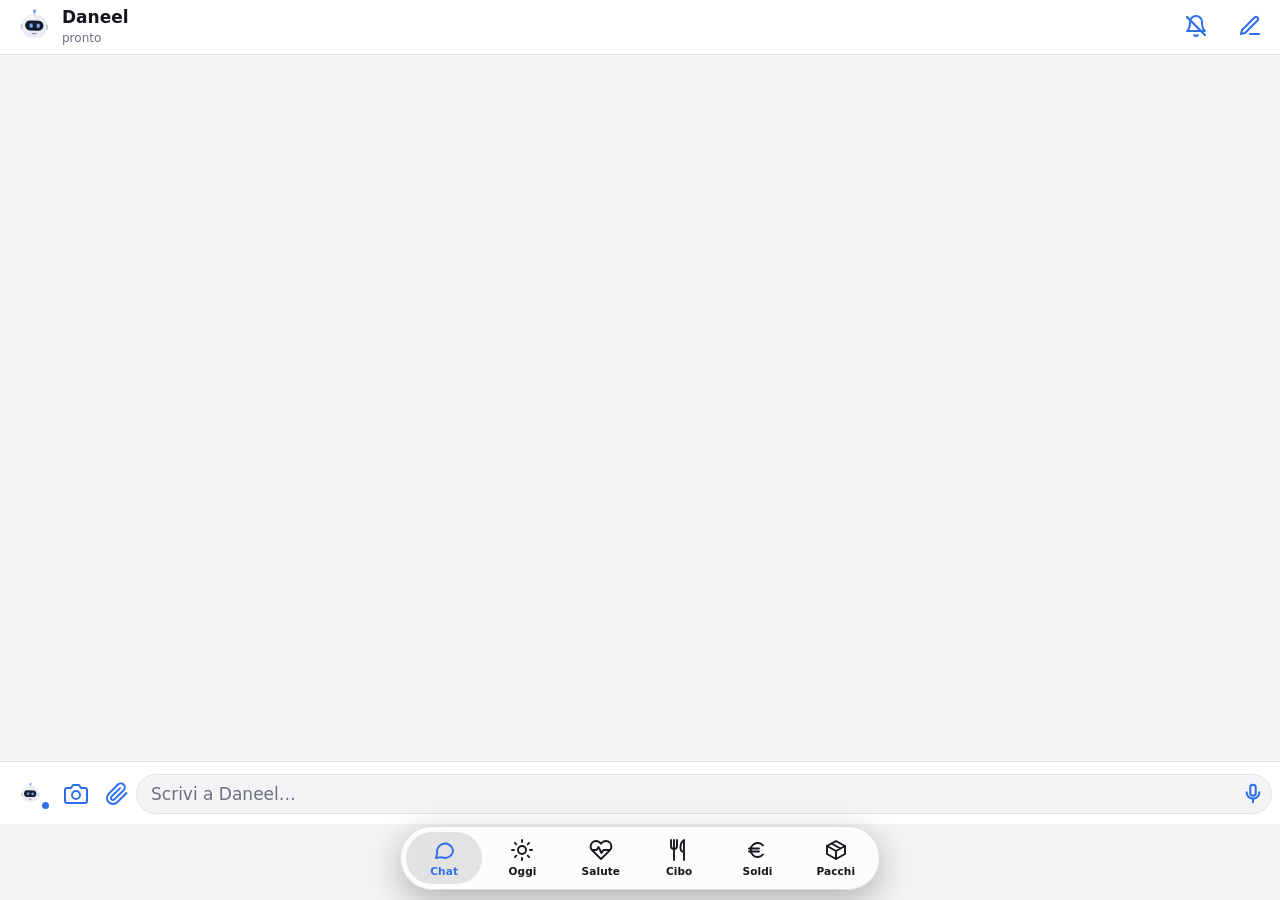
==== server/static/index.html @ 38a505a5 "Keep sheets inside the screen and above the tab bar - The history and spending sheets were 100% wide" ====
<!doctype html>
<html lang="it">
<head>
<meta charset="utf-8">
<meta name="viewport" content="width=device-width, initial-scale=1, viewport-fit=cover">
<title>Daneel</title>
<meta name="apple-mobile-web-app-capable" content="yes">
<meta name="mobile-web-app-capable" content="yes">
<meta name="apple-mobile-web-app-status-bar-style" content="black-translucent">
<meta name="apple-mobile-web-app-title" content="Daneel">
<meta name="theme-color" content="#0f1115">
<link rel="manifest" href="manifest.json">
<link rel="apple-touch-icon" href="icona-180.png">
<script src="daneel.js?v=5"></script>
<style>
:root {
  --sfondo: #f4f4f6; --carta: #ffffff; --testo: #15171c; --tenue: #6b7080; --bordo: #e2e3e8;
  --mio: #2f6fed; --mio-testo: #ffffff; --accento: #2f6fed; --errore: #c0392b; --chip: #eceef3;
}
@media (prefers-color-scheme: dark) {
  :root {
    --sfondo: #0f1115; --carta: #1a1d24; --testo: #eceef3; --tenue: #8d93a3; --bordo: #2a2e38;
    --mio: #3b78f0; --mio-testo: #ffffff; --accento: #6d9cff; --errore: #ff6b5b; --chip: #232733;
  }
}
* { box-sizing: border-box; -webkit-tap-highlight-color: transparent; }
html, body { margin: 0; height: 100%; background: var(--sfondo); color: var(--testo); -webkit-text-size-adjust: 100%;
  font: 17px/1.4 -apple-system, BlinkMacSystemFont, "SF Pro Text", system-ui, sans-serif; overscroll-behavior: none; }
/* Il corpo è fisso e copre tutto lo schermo (top e bottom a 0: su iPhone dalla schermata Home l’altezza misurata
   è più corta dello schermo). Solo a tastiera aperta prende l’altezza della parte visibile (visualViewport, dal JS),
   così iOS non sposta la pagina e la barra di scrittura resta appena sopra i tasti. */
body { display: flex; flex-direction: column; position: fixed; top: 0; left: 0; right: 0; bottom: 0; height: auto; overflow: hidden; }
html.tastiera body { top: var(--su, 0px); bottom: auto; height: var(--alt); }
/* iOS 26 (WebKit bug 301108): nelle app dalla schermata Home con la barra di stato trasparente lo schermo risulta
   più corto della barra di stato finché la pagina non è alta almeno quanto lo schermo. Così lo diventa. */
@media (display-mode: standalone) { html { min-height: min(100lvh, calc(100% + env(safe-area-inset-top))); } }
header { display: flex; align-items: center; gap: 10px; padding: calc(env(safe-area-inset-top) + 4px) 8px 6px 16px;
  min-height: calc(env(safe-area-inset-top) + 54px); background: var(--carta); border-bottom: .5px solid var(--bordo); }
#testa { width: 36px; height: 36px; display: grid; place-items: center; }
header h1 { font-size: 17px; margin: 0; flex: 1; font-weight: 600; }
header .stato { font-size: 12px; color: var(--tenue); font-weight: 400; display: block; }
button { font: inherit; color: inherit; background: none; border: 0; cursor: pointer; }
.icona { width: 44px; height: 44px; flex: none; display: grid; place-items: center; border-radius: 50%; color: var(--accento); }
.icona svg { width: 24px; height: 24px; }
#chat { flex: 1; overflow-y: auto; padding: 14px 12px 8px; -webkit-overflow-scrolling: touch; overscroll-behavior: contain; }
.msg { width: fit-content; max-width: 86%; margin: 0 0 10px; padding: 9px 13px; border-radius: 18px; word-wrap: break-word;
  overflow-wrap: anywhere; }
.msg.gabriele { margin-left: auto; background: var(--mio); color: var(--mio-testo); border-bottom-right-radius: 6px;
  white-space: pre-wrap; }
.msg.daneel { background: var(--carta); border: 1px solid var(--bordo); border-bottom-left-radius: 6px; }
.msg.errore { background: transparent; color: var(--errore); font-size: 14px; border: 1px dashed var(--errore); }
.msg.sistema { margin: 14px auto 8px; padding: 2px 10px; background: transparent; color: var(--tenue); font-size: 13px; text-align: center; }
.msg .foto-n { display: block; font-size: 13px; opacity: .85; }
/* un messaggio che aspetta in coda (Daneel sta rispondendo a un altro, o il piano è al limite): tocca per toglierlo */
.msg.in-coda { opacity: .62; cursor: pointer; }
.msg .coda-n { display: block; margin-top: 3px; font-size: 12px; opacity: .9; }
.msg p { margin: 0 0 8px; } .msg p:last-child { margin-bottom: 0; }
.msg ul, .msg ol { margin: 4px 0 8px; padding-left: 22px; } .msg li { margin: 2px 0; }
.msg h3, .msg h4 { margin: 8px 0 4px; font-size: 16px; }
.msg a { color: var(--accento); }
.msg code { font: 14px ui-monospace, Menlo, monospace; background: var(--chip); padding: 1px 4px; border-radius: 4px; }
.msg pre { background: var(--chip); padding: 8px; border-radius: 8px; overflow-x: auto; }
.msg pre code { background: none; padding: 0; }
.msg img { display: block; max-width: 60%; max-height: 130px; object-fit: contain; margin: 6px 0; border-radius: 10px; background: #fff; }
.msg table { border-collapse: collapse; font-size: 14px; display: block; overflow-x: auto; }
.msg td, .msg th { border: 1px solid var(--bordo); padding: 3px 6px; }
.attivita { display: flex; flex-wrap: wrap; gap: 6px; margin: 0 0 10px; }
.chip { font-size: 13px; color: var(--tenue); background: var(--chip); padding: 3px 10px; border-radius: 12px; }
.pensa { display: inline-flex; gap: 4px; padding: 4px 2px; }
.pensa i { width: 7px; height: 7px; border-radius: 50%; background: var(--tenue); animation: b 1.2s infinite; }
.pensa i:nth-child(2) { animation-delay: .15s; } .pensa i:nth-child(3) { animation-delay: .3s; }
@keyframes b { 0%, 60%, 100% { opacity: .25; } 30% { opacity: 1; } }
#anteprime { display: flex; gap: 6px; padding: 0 12px; overflow-x: auto; }
#anteprime:empty { display: none; }
#via { display: none; align-items: center; gap: 6px; margin: 0 4px 8px; padding: 4px 4px 4px 12px; border-radius: 16px;
  background: var(--chip); color: var(--testo); font-size: 14px; width: fit-content; }
#via.su { display: flex; }
#via button { width: 26px; height: 26px; border-radius: 50%; color: var(--tenue); font-size: 13px; }
#anteprime div { position: relative; flex: none; }
#anteprime .doc { width: 58px; height: 58px; border-radius: 10px; margin-top: 8px; background: var(--chip);
  display: grid; place-items: center; align-content: center; font-size: 22px; overflow: hidden; }
#anteprime .doc span { font-size: 9px; color: var(--tenue); max-width: 54px; overflow: hidden; text-overflow: ellipsis;
  white-space: nowrap; }
#anteprime img { width: 58px; height: 58px; object-fit: cover; border-radius: 10px; margin-top: 8px; }
#anteprime button { position: absolute; top: 2px; right: -6px; width: 22px; height: 22px; border-radius: 50%;
  background: var(--testo); color: var(--sfondo); font-size: 13px; line-height: 22px; }
/* Barra di scrittura come in Messaggi: fotocamera a sinistra, campo arrotondato con il tasto invia dentro.
   Il margine sotto (la barra Home) vale solo a tastiera chiusa: con la tastiera aperta iOS lo riporta lo stesso. */
footer { position: relative; flex: none; background: var(--carta); border-top: .5px solid var(--bordo);
  padding: 10px 8px max(10px, calc(env(safe-area-inset-bottom) - 6px)); }
html.tastiera footer { padding-bottom: 8px; }
/* Barra delle schede come nell'app Salute di iOS 26: una pillola sospesa sopra il contenuto, semitrasparente e
   sfocata, con la scheda attiva in una capsula più chiara. Con la tastiera aperta sparisce. */
#schede { position: fixed; left: 0; right: 0; bottom: 0; z-index: 20; display: flex; justify-content: center;
  padding: 0 max(14px, env(safe-area-inset-left, 0px)) max(10px, env(safe-area-inset-bottom)) max(14px, env(safe-area-inset-right, 0px));
  pointer-events: none; }
#schede .pillola { pointer-events: auto; width: min(100%, 480px); display: grid; grid-template-columns: repeat(6, 1fr); gap: 2px;
  padding: 5px; border-radius: 999px; background: color-mix(in srgb, var(--carta) 70%, transparent);
  -webkit-backdrop-filter: blur(22px) saturate(180%); backdrop-filter: blur(22px) saturate(180%);
  border: .5px solid color-mix(in srgb, var(--testo) 14%, transparent); box-shadow: 0 10px 34px rgba(0, 0, 0, .28); }
#schede button { display: grid; justify-items: center; gap: 1px; padding: 6px 0 4px; min-height: 52px; border-radius: 999px;
  color: var(--testo); font-size: 10.5px; font-weight: 600; letter-spacing: .01em; transition: background .2s, color .2s; }
#schede button svg { width: 24px; height: 24px; }
#schede button[aria-selected="true"] { color: var(--accento); background: color-mix(in srgb, var(--testo) 11%, transparent); }
html.tastiera #schede { display: none; }
/* la chat lascia lo spazio della pillola sotto la barra di scrittura */
body > footer { margin-bottom: calc(66px + max(10px, env(safe-area-inset-bottom))); }
html.tastiera body > footer { margin-bottom: 0; }
footer { padding-bottom: 10px !important; }
html.tastiera footer { padding-bottom: 8px !important; }
#pagina { flex: 1; width: 100%; border: 0; background: var(--sfondo); display: none; }
html.plancia #pagina { display: block; }
html.plancia body > header, html.plancia #chat, html.plancia body > footer, html.plancia #velo { display: none !important; }
.barra { display: flex; align-items: flex-end; gap: 2px; }
.allega, #agenti { margin-bottom: -2px; }
#documento { width: 34px; }  /* più stretta: la barra resta larga per scrivere */
#agenti { position: relative; }
#agenti .mini { width: 32px; height: 32px; display: grid; place-items: center; }
#agenti::after { content: ""; position: absolute; right: 3px; bottom: 7px; width: 7px; height: 7px; border-radius: 50%;
  background: var(--accento); box-shadow: 0 0 0 2px var(--carta); }
/* Tendina dei subagenti: sale dalla barra in basso */
#velo { position: fixed; inset: 0; background: rgba(0,0,0,.35); opacity: 0; pointer-events: none; transition: opacity .2s; z-index: 5; }
#velo.su { opacity: 1; pointer-events: auto; }
#tendina { position: absolute; left: 8px; right: 8px; bottom: calc(100% + 8px); z-index: 6; background: var(--carta);
  border: .5px solid var(--bordo); border-radius: 18px; padding: 6px; box-shadow: 0 12px 40px rgba(0,0,0,.28);
  transform: translateY(12px) scale(.98); opacity: 0; pointer-events: none; transition: transform .2s, opacity .2s; }
#tendina.su { transform: none; opacity: 1; pointer-events: auto; }
#tendina .titolo { font-size: 13px; color: var(--tenue); padding: 6px 10px 4px; }
.voce { display: flex; align-items: center; gap: 12px; width: 100%; text-align: left; padding: 6px 10px; min-height: 56px;
  border-radius: 12px; }
.voce:active { background: var(--chip); }
.voce.scelto { background: var(--chip); }
.voce .av { width: 44px; height: 44px; flex: none; display: grid; place-items: center; }
.voce b { display: block; font-size: 16px; font-weight: 600; }
.voce small { display: block; font-size: 13px; color: var(--tenue); line-height: 1.3; }
.voce .spunta { margin-left: auto; color: var(--accento); font-size: 18px; visibility: hidden; }
.voce.scelto .spunta { visibility: visible; }
.campo { flex: 1; min-width: 0; display: flex; align-items: flex-end; min-height: 40px; padding: 3px 3px 3px 14px;
  border: 1px solid var(--bordo); border-radius: 20px; background: var(--sfondo); }
.campo:focus-within { border-color: var(--tenue); }
#testo { flex: 1; min-width: 0; min-height: 32px; max-height: 132px; overflow-y: auto; padding: 5px 0; margin: 0;
  color: var(--testo); font-size: 17px; line-height: 22px; outline: none; white-space: pre-wrap; overflow-wrap: anywhere;
  -webkit-user-select: text; user-select: text; cursor: text; }
#testo:empty::before { content: attr(data-placeholder); color: var(--tenue); pointer-events: none; }
.allega { position: relative; overflow: hidden; }
.allega input { position: absolute; inset: 0; width: 100%; height: 100%; opacity: 0; font-size: 0; cursor: pointer; }
#invia { position: relative; flex: none; width: 32px; height: 32px; margin-left: 6px; border-radius: 50%;
  display: grid; place-items: center; background: var(--mio); color: #fff; transition: background .15s; }
#invia::after { content: ""; position: absolute; inset: -6px; }  /* area di tocco di 44 pt (regole Apple) */
#invia svg { width: 18px; height: 18px; }
#invia:disabled { background: var(--bordo); color: var(--tenue); }
#invia.mic { background: transparent; color: var(--accento); }
#invia.stop { background: #ff3b30; color: #fff; }
/* Mentre registri un vocale il campo mostra il tempo al posto del testo */
#reg { flex: 1; display: none; align-items: center; gap: 8px; height: 32px; color: var(--testo); font-variant-numeric: tabular-nums; }
footer.registra #reg { display: flex; }
footer.registra textarea { display: none; }
footer.registra .allega, footer.registra #agenti { display: none; }
#reg .punto { width: 10px; height: 10px; border-radius: 50%; background: #ff3b30; animation: b 1s infinite; }
#reg .annulla { margin-left: auto; color: #ff3b30; font-size: 16px; padding: 0 8px; min-height: 32px; display: none; }
#scorri { margin-left: auto; margin-right: 6px; color: var(--tenue); font-size: 15px; white-space: nowrap; transition: opacity .1s; }
footer.bloccato #scorri { display: none; }
footer.bloccato #reg .annulla { display: block; }
/* Lucchetto sopra il 🎤 mentre tieni premuto: scorri in su fin lì per bloccare il vocale */
#lucchetto { position: absolute; right: 10px; bottom: calc(100% + 10px); width: 40px; padding: 8px 0; display: none;
  flex-direction: column; align-items: center; gap: 2px; border-radius: 20px; background: var(--carta);
  border: .5px solid var(--bordo); color: var(--tenue); box-shadow: 0 6px 20px rgba(0,0,0,.25); }
#lucchetto svg { width: 20px; height: 20px; }
footer.registra:not(.bloccato) #lucchetto { display: flex; }
#invia.rec { background: #ff3b30; color: #fff; transform: scale(1.35); transition: transform .12s; }
#invia { touch-action: none; -webkit-user-select: none; user-select: none; -webkit-touch-callout: none; }
#campanella.attiva { color: var(--tenue); }
.avviso { position: fixed; left: 16px; right: 16px; top: calc(env(safe-area-inset-top) + 64px); z-index: 9; padding: 12px 14px;
  border-radius: 14px; background: var(--testo); color: var(--sfondo); font-size: 15px; box-shadow: 0 8px 30px rgba(0,0,0,.3); }
#accesso { position: fixed; inset: 0; background: var(--sfondo); display: none; flex-direction: column;
  align-items: center; justify-content: center; gap: 14px; padding: 24px; text-align: center; }
#accesso.su { display: flex; }
#accesso input { width: 100%; max-width: 340px; padding: 12px 14px; border-radius: 12px; border: 1px solid var(--bordo);
  background: var(--carta); color: var(--testo); font-size: 16px; }
#accesso button { background: var(--mio); color: #fff; padding: 11px 26px; border-radius: 12px; font-weight: 600; }
#accesso p { color: var(--tenue); margin: 0; max-width: 340px; font-size: 14px; }
.vuoto { min-height: 100%; display: flex; flex-direction: column; justify-content: center; text-align: center;
  color: var(--tenue); padding: 0 12px 6vh; }
.vuoto .grande { display: grid; place-items: center; margin-bottom: 14px; }
.vuoto .esempi { display: flex; flex-direction: column; gap: 8px; margin-top: 18px; align-items: center; }
.vuoto .esempi button { background: var(--carta); border: 1px solid var(--bordo); padding: 8px 14px; border-radius: 14px;
  color: var(--testo); font-size: 15px; }
</style>
</head>
<body>
<header>
  <span id="testa"></span>
  <h1><span id="nome">Daneel</span> <span class="stato" id="stato">pronto</span></h1>
  <button class="icona" id="campanella" aria-label="Notifiche"></button>
  <button class="icona" id="nuova" title="Nuova chat" aria-label="Nuova chat">
    <svg viewBox="0 0 24 24" fill="none" stroke="currentColor" stroke-width="2" stroke-linecap="round"><path d="M12 20h9"/><path d="M16.5 3.5a2.1 2.1 0 0 1 3 3L7 19l-4 1 1-4Z"/></svg>
  </button>
</header>
<main id="chat"></main>
<div id="velo"></div>
<footer>
  <div id="tendina" role="menu" aria-label="Con chi vuoi parlare"><div class="titolo">Con chi vuoi parlare?</div></div>
  <div id="lucchetto" aria-hidden="true"><svg viewBox="0 0 24 24" fill="none" stroke="currentColor" stroke-width="2" stroke-linecap="round"><rect x="5" y="11" width="14" height="10" rx="2"/><path d="M8 11V7a4 4 0 0 1 8 0v4"/></svg><svg viewBox="0 0 24 24" fill="none" stroke="currentColor" stroke-width="2.4" stroke-linecap="round" stroke-linejoin="round" style="width:14px;height:14px"><path d="m6 15 6-6 6 6"/></svg></div>
  <div id="via"></div>
  <div id="anteprime"></div>
  <div class="barra">
    <button class="icona" id="agenti" aria-label="Scegli con chi parlare" aria-haspopup="menu"><span class="mini"></span></button>
    <!-- Il campo file sta, invisibile, proprio sopra la fotocamera: si tocca lui, e iOS apre il suo menu
         (Libreria foto, Scatta foto…) da lì invece che da un punto a caso dello schermo. -->
    <span class="icona allega" id="allega">
      <svg viewBox="0 0 24 24" fill="none" stroke="currentColor" stroke-width="2" stroke-linecap="round" stroke-linejoin="round"><path d="M23 19a2 2 0 0 1-2 2H3a2 2 0 0 1-2-2V8a2 2 0 0 1 2-2h4l2-3h6l2 3h4a2 2 0 0 1 2 2z"/><circle cx="12" cy="13" r="4"/></svg>
      <input type="file" id="file" accept="image/*" multiple aria-label="Allega foto">
    </span>
    <!-- Senza accept=image/* iOS non offre "Scatta foto": per i documenti c'è un tasto a parte. -->
    <span class="icona allega" id="documento">
      <svg viewBox="0 0 24 24" fill="none" stroke="currentColor" stroke-width="2" stroke-linecap="round" stroke-linejoin="round"><path d="M21.44 11.05l-9.19 9.19a6 6 0 0 1-8.49-8.49l9.19-9.19a4 4 0 0 1 5.66 5.66l-9.2 9.19a2 2 0 0 1-2.83-2.83l8.49-8.48"/></svg>
      <input type="file" id="file2" multiple aria-label="Allega file">
    </span>
    <div class="campo">
      <!-- Campo modificabile invece di una textarea: iOS non ci mette sopra la barra dei moduli (˄ ˅ ✓). -->
      <div id="testo" contenteditable="plaintext-only" role="textbox" aria-multiline="true" enterkeyhint="enter"
           autocapitalize="sentences" spellcheck="true" data-placeholder="Scrivi a Daneel…"></div>
      <div id="reg"><span class="punto"></span><span id="regTempo">0:00</span><span id="scorri">‹ scorri per annullare</span><button class="annulla" id="annulla">Annulla</button></div>
      <button id="invia" aria-label="Invia" disabled>
        <svg viewBox="0 0 24 24" fill="none" stroke="currentColor" stroke-width="2.8" stroke-linecap="round" stroke-linejoin="round"><path d="M12 19V5"/><path d="m5 12 7-7 7 7"/></svg>
      </button>
    </div>
  </div>
</footer>
<iframe id="pagina" title="Plancia" allow="camera"></iframe>
<nav id="schede" aria-label="Schede"><div class="pillola" role="tablist">
  <button role="tab" data-scheda="chat" aria-selected="true"><svg viewBox="0 0 24 24" fill="none" stroke="currentColor" stroke-width="1.9" stroke-linecap="round" stroke-linejoin="round"><path d="M21 12a8 8 0 0 1-11.6 7.1L4 20l1.1-4.6A8 8 0 1 1 21 12Z"/></svg>Chat</button>
  <button role="tab" data-scheda="oggi" aria-selected="false"><svg viewBox="0 0 24 24" fill="none" stroke="currentColor" stroke-width="1.9" stroke-linecap="round"><circle cx="12" cy="12" r="4"/><path d="M12 2v2M12 20v2M4.9 4.9l1.4 1.4M17.7 17.7l1.4 1.4M2 12h2M20 12h2M4.9 19.1l1.4-1.4M17.7 6.3l1.4-1.4"/></svg>Oggi</button>
  <button role="tab" data-scheda="salute" aria-selected="false"><svg viewBox="0 0 24 24" fill="none" stroke="currentColor" stroke-width="1.9" stroke-linecap="round" stroke-linejoin="round"><path d="M20.8 4.6a5.5 5.5 0 0 0-7.8 0L12 5.7l-1-1.1a5.5 5.5 0 0 0-7.8 7.8l1 1L12 21l7.8-7.6 1-1a5.5 5.5 0 0 0 0-7.8Z"/><path d="M3.5 12h4l2-3 3 6 2-3h6"/></svg>Salute</button>
  <button role="tab" data-scheda="cibo" aria-selected="false"><svg viewBox="0 0 24 24" fill="none" stroke="currentColor" stroke-width="1.9" stroke-linecap="round" stroke-linejoin="round"><path d="M7 2v20M4 2v6a3 3 0 0 0 6 0V2M17 22V2c-2.2 1.4-3.5 4-3.5 7.5S15 14 17 14"/></svg>Cibo</button>
  <button role="tab" data-scheda="soldi" aria-selected="false"><svg viewBox="0 0 24 24" fill="none" stroke="currentColor" stroke-width="1.9" stroke-linecap="round" stroke-linejoin="round"><path d="M18 7.5A7 7 0 1 0 18 16.5"/><path d="M4 10.5h10M4 13.5h10"/></svg>Soldi</button>
  <button role="tab" data-scheda="pacchi" aria-selected="false"><svg viewBox="0 0 24 24" fill="none" stroke="currentColor" stroke-width="1.9" stroke-linecap="round" stroke-linejoin="round"><path d="M21 8 12 3 3 8v8l9 5 9-5V8Z"/><path d="m3 8 9 5 9-5M12 13v8M7.5 5.5l9 5"/></svg>Pacchi</button>
</div></nav>
<div id="accesso">
  <span id="testaAccesso"></span>
  <h2 style="margin:0">Daneel</h2>
  <p>Incolla il codice di accesso (una volta sola: resta su questo iPhone).</p>
  <input id="token" type="password" autocomplete="off" placeholder="Codice di accesso">
  <button id="entra">Entra</button>
</div>
<script>
const $ = s => document.querySelector(s);
const chat = $("#chat"), testo = $("#testo"), invia = $("#invia"), statoEl = $("#stato");
let token = "";
try { token = localStorage.getItem("daneel-token") || ""; } catch (e) {}
let foto = [];          // [{blob, url}]
let occupato = false;
let bollaViva = null;   // {el, testo, chip}

// Il campo è un div modificabile: `value` e `placeholder` lo fanno usare come la textarea di prima.
Object.defineProperty(testo, "value", {
  get() { return testo.innerText.replace(/\n$/, ""); },
  set(v) { testo.textContent = v; },
});
Object.defineProperty(testo, "placeholder", { set(v) { testo.dataset.placeholder = v; } });

// ---------- Altezza dello schermo e tastiera ----------
// Su iPhone (app dalla schermata Home) la tastiera rimpicciolisce solo la parte visibile (visualViewport), non la
// pagina: il corpo prende quell'altezza, e a tastiera aperta la barra non lascia lo spazio della barra Home.
// Quando si tocca il campo iOS fa anche scorrere la parte visibile verso il basso (visualViewport.offsetTop):
// il corpo la segue (top = offsetTop), così il campo resta appena sopra la tastiera e si vede cosa si scrive.
function adatta() {
  const vv = window.visualViewport, h = vv ? vv.height : innerHeight;
  const inFondo = chat.scrollHeight - chat.scrollTop - chat.clientHeight < 40;
  const tastiera = !!vv && (screen.height - vv.height > 220 || innerHeight - vv.height > 120);
  document.documentElement.style.setProperty("--alt", h + "px");
  document.documentElement.style.setProperty("--su", (vv && tastiera ? Math.max(0, vv.offsetTop) : 0) + "px");
  document.documentElement.classList.toggle("tastiera", tastiera);
  if (!tastiera && scrollY) scrollTo(0, 0);
  if (inFondo) requestAnimationFrame(() => { chat.scrollTop = chat.scrollHeight; });
}
if (window.visualViewport) { visualViewport.addEventListener("resize", adatta); visualViewport.addEventListener("scroll", adatta); }
addEventListener("resize", adatta);
adatta();

// ---------- A chi Daneel affida le richieste: da sé (auto) o a un subagente scelto ----------
// La chat è sempre una, quella di Daneel: il subagente scelto resta finché non si torna su Auto.
const AGENTI = [
  {id: "daneel", nome: "Auto", emoji: "🤖", ruolo: "Daneel decide da sé se e a chi delegare",
   esempi: ["Cosa ho oggi in calendario?", "Cercami un cavo USB-C da 2 m su Amazon", "Come sono andato con le abitudini questa settimana?"]},
  {id: "calendario", nome: "Calendario", emoji: "📅", ruolo: "Agenda: legge, crea e sposta gli eventi",
   esempi: ["Cosa ho domani?", "Sposta la palestra di giovedì alle 17", "Quando sono libero questa settimana?"]},
  {id: "postino", nome: "Postino", emoji: "✉️", ruolo: "Mail: riassunti, etichette e bozze (non invia)",
   esempi: ["Riassumi le mail di oggi", "Ci sono risposte sul tirocinio?", "Prepara una bozza di risposta all'ultima mail"]},
  {id: "nutrizionista", nome: "Nutrizionista", emoji: "🥗", ruolo: "Pasti: calorie e macro da foto o testo",
   esempi: ["Quante proteine ha 150 g di petto di pollo?", "Ho mangiato pasta al tonno, 120 g: calcola", "Idee per una merenda da 30 g di proteine"]},
  {id: "amanuense", nome: "Amanuense", emoji: "✍️", ruolo: "Trascrive foto di appunti scritti a mano",
   esempi: ["Ti mando la foto di un esercizio da trascrivere", "Trascrivi questi appunti di Economia Aziendale"]},
];
let agente = "daneel";
try { if (AGENTI.some(a => a.id === localStorage.getItem("daneel-agente"))) agente = localStorage.getItem("daneel-agente"); } catch (e) {}
if (location.search) history.replaceState(null, "", location.pathname);   // aperta da una notifica
const info = id => AGENTI.find(a => a.id === id) || AGENTI[0];

// ---------- La mascotte ----------
let piccolo = creaDaneel($("#testa"), {dimensione: 36});
let mini = creaDaneel($("#agenti .mini"), {dimensione: 32, figura: agente});
let grande = null, tUmore = null, tParla = null;
function umoreBase() {   // dorme dalle 23:30 alle 7 (la regola del telefono alle 23)
  const d = new Date(), m = d.getHours() * 60 + d.getMinutes();
  if (m >= 23 * 60 + 30 || m < 7 * 60) return "dorme";
  return document.activeElement === testo && testo.value.trim() ? "ascolta" : "calmo";
}
function umore(u, perMs) {
  clearTimeout(tUmore);
  piccolo.umore(u); mini.umore(u); if (grande && grande.svg.isConnected) grande.umore(u);
  if (perMs) tUmore = setTimeout(() => { if (!occupato) umore(umoreBase()); }, perMs);
}
setInterval(() => { if (!occupato && ["calmo", "dorme"].includes(piccolo.stato)) umore(umoreBase()); }, 60000);

// ---------- Markdown semplice e sicuro ----------
function esc(s) { return s.replace(/[&<>"']/g, c => ({"&":"&amp;","<":"&lt;",">":"&gt;",'"':"&quot;","'":"&#39;"}[c])); }
function urlSicuro(u) { return /^https?:\/\//i.test(u) ? u.replace(/"/g, "%22") : null; }
function inline(s) {
  s = esc(s);
  s = s.replace(/`([^`]+)`/g, "<code>$1</code>");
  s = s.replace(/!\[([^\]]*)\]\(([^)\s]+)\)/g, (m, alt, u) => { u = urlSicuro(u.replace(/&amp;/g, "&")); return u ? `<img src="${u}" alt="${alt}" loading="lazy">` : ""; });
  s = s.replace(/\[([^\]]+)\]\(([^)\s]+)\)/g, (m, t, u) => { u = urlSicuro(u.replace(/&amp;/g, "&")); return u ? `<a href="${u}" target="_blank" rel="noopener">${t}</a>` : t; });
  s = s.replace(/(^|[\s(])(https?:\/\/[^\s<)]+)/g, (m, p, u) => `${p}<a href="${u.replace(/&amp;/g, "&")}" target="_blank" rel="noopener">${u.length > 48 ? u.slice(0, 45) + "…" : u}</a>`);
  s = s.replace(/\*\*([^*]+)\*\*/g, "<strong>$1</strong>").replace(/(^|[^*])\*([^*\s][^*]*)\*/g, "$1<em>$2</em>");
  return s;
}
function md(t) {
  const righe = t.replace(/\r/g, "").split("\n"); let out = "", lista = null, para = [], codice = null, tab = [];
  const chiudiPara = () => { if (para.length) { out += "<p>" + para.map(inline).join("<br>") + "</p>"; para = []; } };
  const chiudiLista = () => { if (lista) { out += `</${lista}>`; lista = null; } };
  const chiudiTab = () => { if (tab.length) { out += "<table>" + tab.filter(r => !/^\s*\|?\s*:?-+/.test(r)).map(r =>
      "<tr>" + r.replace(/^\s*\||\|\s*$/g, "").split("|").map(c => `<td>${inline(c.trim())}</td>`).join("") + "</tr>").join("") + "</table>"; tab = []; } };
  for (const r of righe) {
    if (codice !== null) { if (/^```/.test(r)) { out += `<pre><code>${esc(codice)}</code></pre>`; codice = null; } else codice += (codice ? "\n" : "") + r; continue; }
    if (/^```/.test(r)) { chiudiPara(); chiudiLista(); chiudiTab(); codice = ""; continue; }
    if (/^\s*\|.*\|\s*$/.test(r)) { chiudiPara(); chiudiLista(); tab.push(r); continue; } else chiudiTab();
    let m;
    if ((m = r.match(/^#{1,6}\s+(.*)/))) { chiudiPara(); chiudiLista(); out += `<h4>${inline(m[1])}</h4>`; continue; }
    if ((m = r.match(/^\s*[-*•]\s+(.*)/)) || (m = r.match(/^\s*\d+[.)]\s+(.*)/))) {
      const tipo = /^\s*\d/.test(r) ? "ol" : "ul"; chiudiPara();
      if (lista !== tipo) { chiudiLista(); out += `<${tipo}>`; lista = tipo; }
      out += `<li>${inline(m[1])}</li>`; continue;
    }
    if (!r.trim()) { chiudiPara(); chiudiLista(); continue; }
    if (lista && /^\s{2,}/.test(r)) { out = out.replace(/<\/li>$/, "<br>" + inline(r.trim()) + "</li>"); continue; }
    chiudiLista(); para.push(r);
  }
  if (codice !== null) out += `<pre><code>${esc(codice)}</code></pre>`;
  chiudiPara(); chiudiLista(); chiudiTab();
  return out;
}

// ---------- Interfaccia ----------
function giu() { chat.scrollTop = chat.scrollHeight; }
function vuoto() {
  const a = info(agente);
  chat.innerHTML = `<div class="vuoto"><div class="grande"></div>
    <div>Ciao Gabriele, cosa ti serve?${a.id === "daneel" ? "" : `<br>${a.emoji} Ci pensa il ${a.nome}.`}</div>
    <div class="esempi">${a.esempi.map(e => `<button>${esc(e)}</button>`).join("")}</div></div>`;
  chat.querySelectorAll(".esempi button").forEach(b => b.onclick = () => { testo.value = b.textContent; aggiornaInvia(); manda(); });
  grande = creaDaneel(chat.querySelector(".grande"), {dimensione: 140, segui: true});
  grande.umore(piccolo.stato);
}
function aggiungiMsg(m) {
  if (chat.querySelector(".vuoto")) chat.innerHTML = "";
  const d = document.createElement("div"); d.className = "msg " + m.ruolo;
  if (m.ruolo === "daneel") d.innerHTML = md(m.testo);
  else { d.textContent = (m.via ? info(m.via).emoji + " " : "") + (m.vocale ? "🎤 " : "") + (m.testo || ""); if (m.file && m.file.length) { const s = document.createElement("span"); s.className = "foto-n"; s.textContent = "📎 " + m.file.join(", "); d.prepend(s); }
    if (m.foto) { const s = document.createElement("span"); s.className = "foto-n"; s.textContent = `📷 ${m.foto} foto`; d.prepend(s); } }
  if (m.coda) segnaInCoda(d, m.id);
  chat.appendChild(d); return d;
}
function segnaInCoda(d, id) {
  d.classList.add("in-coda"); d.dataset.id = id;
  const s = document.createElement("span"); s.className = "coda-n"; s.textContent = "🕒 in coda · tocca per toglierlo"; d.appendChild(s);
}
function mostraStoria(msg) { chat.innerHTML = ""; if (!msg.length) return vuoto(); msg.forEach(aggiungiMsg); giu(); }
function setStato(s) { statoEl.textContent = s; }
// Coda dei messaggi (dal server): quanti aspettano e, se il piano è al limite, fino a quando è in pausa.
let codaN = 0, pausaFino = 0;
function statoPronto() {
  if (pausaFino > Date.now()) return "⏸️ limite del piano, riprendo alle " + new Date(pausaFino).toLocaleTimeString("it-IT", {hour: "2-digit", minute: "2-digit"});
  return codaN ? `pronto · ${codaN} in coda` : "pronto";
}
function setOccupato(v) { occupato = v; aggiornaInvia(); setStato(v ? "sta pensando…" : statoPronto()); if (v) umore("pensa"); }
// Il tasto a destra: ↑ se c'è qualcosa da mandare, 🎤 se il campo è vuoto, ■ mentre registri.
const SVG_SU = '<svg viewBox="0 0 24 24" fill="none" stroke="currentColor" stroke-width="2.8" stroke-linecap="round" stroke-linejoin="round"><path d="M12 19V5"/><path d="m5 12 7-7 7 7"/></svg>';
const SVG_MIC = '<svg viewBox="0 0 24 24" fill="none" stroke="currentColor" stroke-width="2.2" stroke-linecap="round" stroke-linejoin="round" style="width:22px;height:22px"><rect x="9" y="2" width="6" height="12" rx="3"/><path d="M5 10a7 7 0 0 0 14 0"/><path d="M12 17v4"/></svg>';
const SVG_STOP = '<svg viewBox="0 0 24 24" style="width:14px;height:14px"><rect x="3" y="3" width="18" height="18" rx="3" fill="currentColor"/></svg>';
function aggiornaInvia() {
  const modo = reg ? (reg.bloccato ? "stop" : "rec") : (testo.value.trim() || foto.length) ? "su" : "mic";
  if (invia.dataset.modo !== modo) {
    invia.dataset.modo = modo; invia.className = modo === "su" ? "" : modo;
    invia.innerHTML = {su: SVG_SU, mic: SVG_MIC, rec: SVG_MIC, stop: SVG_STOP}[modo];
    invia.setAttribute("aria-label", {su: "Invia", mic: "Tieni premuto per un vocale", rec: "Rilascia per inviare", stop: "Invia il vocale"}[modo]);
  }
  invia.disabled = false;   // anche mentre Daneel risponde: lo legge subito
}

function nuovaBolla() {
  const chip = document.createElement("div"); chip.className = "attivita";
  const el = document.createElement("div"); el.className = "msg daneel"; el.innerHTML = '<span class="pensa"><i></i><i></i><i></i></span>';
  chat.append(chip, el); giu();
  bollaViva = {el, chip, testo: ""};
}
function evento(ev) {
  if (!bollaViva) nuovaBolla();
  const b = bollaViva;
  if (ev.tipo === "testo") {
    umore("parla"); setStato("sta scrivendo…"); clearTimeout(tParla);
    tParla = setTimeout(() => { if (occupato) umore("pensa"); }, 900);
    b.testo += ev.testo; b.el.innerHTML = md(b.testo) || '<span class="pensa"><i></i><i></i><i></i></span>'; giu(); }
  else if (ev.tipo === "strumento") { const c = document.createElement("span"); c.className = "chip"; c.textContent = "⚙︎ " + ev.nome; b.chip.appendChild(c); umore("pensa"); setStato(ev.nome + "…"); giu(); }
  else if (ev.tipo === "trascritto") {   // il vocale è diventato testo: lo mostra nella bolla di Gabriele
    const mie = chat.querySelectorAll(".msg.gabriele:not(.in-coda)"), ult = mie[mie.length - 1];
    if (ult) { const f = ult.querySelector(".foto-n"); ult.textContent = "🎤 " + ev.testo; if (f) ult.prepend(f); }
    giu();
  }
  else if (ev.tipo === "spezza") {   // Gabriele ha scritto a metà risposta: il seguito va in una bolla nuova, sotto il suo messaggio
    clearTimeout(tParla); if (!b.testo.trim()) { b.el.remove(); if (!b.chip.children.length) b.chip.remove(); }
    nuovaBolla();
  }
  else if (ev.tipo === "errore") { b.errore = true; aggiungiMsg({ruolo: "errore", testo: ev.testo}); giu(); }
  else if (ev.tipo === "pausa") { b.pausa = true; aggiungiMsg({ruolo: "sistema", testo: ev.testo}); giu(); }   // piano al limite
  else if (ev.tipo === "fine") {
    clearTimeout(tParla); if (!b.testo.trim()) { b.el.remove(); if (!b.chip.children.length) b.chip.remove(); }
    bollaViva = null; setOccupato(false);
    umore(b.errore || b.pausa ? "confuso" : "felice", b.errore || b.pausa ? 2500 : 1800);
    // c'era qualcosa in coda: il server ha già fatto partire il prossimo, ci si attacca a lui
    if (b.pausa || chat.querySelector(".msg.in-coda")) setTimeout(carica, 300);
  }
}
async function leggiFlusso(risp) {
  const r = risp.body.getReader(), dec = new TextDecoder(); let buf = "";
  while (true) {
    const {value, done} = await r.read(); if (done) break;
    buf += dec.decode(value, {stream: true});
    let i; while ((i = buf.indexOf("\n\n")) >= 0) {
      const blocco = buf.slice(0, i); buf = buf.slice(i + 2);
      for (const riga of blocco.split("\n")) if (riga.startsWith("data: ")) evento(JSON.parse(riga.slice(6)));
    }
  }
}
function api(percorso, opz = {}) {
  return fetch(percorso, {...opz, headers: {...(opz.headers || {}), Authorization: "Bearer " + token}});
}

async function carica() {
  let r;
  try { r = await api("api/stato"); } catch (e) { setStato("server non raggiungibile (Tailscale acceso?)"); return; }
  if (r.status === 401) { $("#accesso").classList.add("su"); return; }
  const s = await r.json();
  if (bollaViva) return;   // un flusso è già aperto
  messaggiNoti = s.messaggi.length;
  codaN = s.coda || 0; pausaFino = (s.pausa_fino || 0) * 1000;
  mostraStoria(s.messaggi);
  if (!s.in_corso && !occupato) setStato(statoPronto());
  if (s.in_corso) {        // la risposta è ancora in corso: ci si riattacca dall'inizio del turno
    setOccupato(true); nuovaBolla();
    try { const f = await api("api/segui"); if (f.ok) await leggiFlusso(f); } catch (e) {}
    if (bollaViva) { bollaViva = null; setOccupato(false); carica(); }
  }
}

async function manda(vocale) {
  const t = vocale ? "" : testo.value.trim(); if (!t && !foto.length && !vocale) return;
  const fd = new FormData(); fd.append("testo", t); fd.append("agente", agente);
  foto.forEach((f, i) => f.nome ? fd.append("file", f.blob, f.nome) : fd.append("foto", f.blob, `foto${i}.jpg`));
  if (vocale) fd.append("audio", vocale.blob, "vocale" + vocale.est);
  const mio = aggiungiMsg({ruolo: "gabriele", testo: vocale ? "…" : t, foto: foto.filter(f => !f.nome).length, file: foto.filter(f => f.nome).map(f => f.nome), vocale: !!vocale, via: agente === "daneel" ? null : agente});
  testo.value = ""; foto = []; $("#anteprime").innerHTML = ""; aggiornaInvia(); giu();
  // Se Daneel sta già rispondendo il messaggio gli arriva a metà lavoro (evento "spezza" sul flusso aperto);
  // se invece ha appena finito, va in coda.
  const eraOccupato = occupato;
  if (!eraOccupato) { setOccupato(true); nuovaBolla(); }
  try {
    const r = await api("api/messaggio", {method: "POST", body: fd});
    if (!r.ok) {
      const err = (await r.json().catch(() => ({}))).detail || "Errore " + r.status;
      if (eraOccupato) { aggiungiMsg({ruolo: "errore", testo: err}); giu(); }
      else { evento({tipo: "errore", testo: err}); evento({tipo: "fine"}); }
      return;
    }
    if ((r.headers.get("content-type") || "").includes("application/json")) {
      const j = await r.json();   // {letto, id, testo?} se Daneel l'ha letto a metà lavoro, altrimenti {in_coda, id, posizione, pausa_fino}
      if (j.letto) {
        if (j.testo) { const f = mio.querySelector(".foto-n"); mio.textContent = "🎤 " + j.testo; if (f) mio.prepend(f); }
        if (!eraOccupato && bollaViva) { bollaViva.el.remove(); bollaViva.chip.remove(); bollaViva = null; setOccupato(false); carica(); }
        giu(); return;
      }
      segnaInCoda(mio, j.id); codaN = j.posizione; pausaFino = (j.pausa_fino || 0) * 1000; giu();
      if (!eraOccupato && bollaViva) { bollaViva.el.remove(); bollaViva.chip.remove(); bollaViva = null; setOccupato(false); umore(umoreBase()); }
      else if (!occupato) setStato(statoPronto());
      return;
    }
    await leggiFlusso(r);
  } catch (e) {
    // connessione persa (app in background): la risposta continua sul server, la riprendiamo al ritorno
    if (eraOccupato) return;   // la bolla aperta è di un'altra risposta, che ha il suo flusso
    setStato("ricollego…");
  }
  if (bollaViva) { bollaViva = null; setOccupato(false); carica(); }
}

// Toccare un messaggio in coda lo toglie (se non è ancora partito).
chat.addEventListener("click", async e => {
  const d = e.target.closest(".msg.in-coda"); if (!d || !d.dataset.id) return;
  if (!confirm("Togliere questo messaggio dalla coda?")) return;
  const r = await api("api/coda/togli", {method: "POST", headers: {"Content-Type": "application/json"}, body: JSON.stringify({id: d.dataset.id})});
  if (r.ok) { d.remove(); codaN = Math.max(0, codaN - 1); if (!codaN) pausaFino = 0; if (!occupato) setStato(statoPronto()); }
  else { avviso("È già partito 🙂"); if (!occupato) carica(); }
});

// Riduce le foto a 1600 px in JPEG, così il caricamento è veloce.
function riduci(file) {
  return new Promise(res => {
    const img = new Image(), url = URL.createObjectURL(file);
    img.onload = () => {
      const s = Math.min(1, 1600 / Math.max(img.width, img.height)), c = document.createElement("canvas");
      c.width = Math.round(img.width * s); c.height = Math.round(img.height * s);
      c.getContext("2d").drawImage(img, 0, 0, c.width, c.height);
      c.toBlob(b => res({blob: b, url}), "image/jpeg", 0.85);
    };
    img.onerror = () => res({blob: file, url});
    img.src = url;
  });
}
$("#file").onchange = $("#file2").onchange = async e => {
  for (const f of [...e.target.files].slice(0, 6 - foto.length)) {
    // Le immagini si riducono; tutto il resto (PDF, documenti…) parte com'è, con il suo nome.
    const immagine = f.type.startsWith("image/") && !/svg/.test(f.type);
    if (!immagine && f.size > 25 * 1024 * 1024) { setStato(`⚠️ ${f.name} è troppo grande (massimo 25 MB)`); continue; }
    const r = immagine ? await riduci(f) : {blob: f, nome: f.name}; foto.push(r);
    const d = document.createElement("div"), x = document.createElement("button");
    if (immagine) d.innerHTML = `<img src="${r.url}" alt="">`;
    else { d.innerHTML = `<div class="doc">${/pdf/.test(f.type) ? "📄" : "📎"}<span></span></div>`; d.querySelector("span").textContent = f.name; }
    x.textContent = "×";
    x.onclick = () => { foto = foto.filter(q => q !== r); d.remove(); aggiornaInvia(); };
    d.appendChild(x); $("#anteprime").appendChild(d);
  }
  e.target.value = ""; aggiornaInvia();
};
testo.addEventListener("focus", () => { if (!occupato) umore(umoreBase()); });
testo.addEventListener("blur", () => { if (!occupato) umore(umoreBase()); });
testo.addEventListener("input", () => {
  if (!testo.innerText.trim() && testo.innerHTML) testo.innerHTML = "";   // via il <br> che resta: torna il segnaposto
  if (!occupato) umore(umoreBase()); aggiornaInvia();
});
testo.addEventListener("keydown", e => { if (e.key === "Enter" && !e.shiftKey && !("ontouchstart" in window)) { e.preventDefault(); manda(); } });
invia.onclick = () => invia.dataset.modo === "stop" ? fermaRegistrazione(true) : invia.dataset.modo === "su" ? manda() : null;

// ---------- Vocale come su WhatsApp ----------
// Tieni premuto 🎤 e parla; rilasci e parte. Scorri a sinistra per annullare, in su per bloccarlo (mani libere,
// poi ■ per inviare). Un tocco breve non registra niente. Lo trascrive Whisper sul server.
var reg = null;   // {rec, pezzi, flusso, inizio, timer, est, bloccato} (var: serve già ad aggiornaInvia)
let dito = null;  // {x, y, id} mentre il dito è sul 🎤
const ANNULLA_DX = 90, BLOCCA_DY = 70;   // px da scorrere

async function registra() {
  if (reg) return;
  let flusso;
  try { flusso = await navigator.mediaDevices.getUserMedia({audio: true}); }
  catch (e) { avviso("Per i vocali serve il permesso del microfono: Impostazioni → Daneel (o Safari) → Microfono."); return; }
  if (!dito) {   // il dito si è alzato mentre iOS chiedeva il permesso: non si registra niente
    flusso.getTracks().forEach(t => t.stop());
    avviso("Tieni premuto 🎤 per registrare, rilascia per inviare."); return;
  }
  const tipo = ["audio/mp4", "audio/webm;codecs=opus", "audio/webm"].find(t => window.MediaRecorder && MediaRecorder.isTypeSupported(t)) || "";
  const rec = new MediaRecorder(flusso, tipo ? {mimeType: tipo} : undefined);
  reg = {rec, flusso, pezzi: [], inizio: Date.now(), est: tipo.includes("webm") ? ".webm" : ".m4a", bloccato: false};
  rec.ondataavailable = e => { if (e.data.size && reg) reg.pezzi.push(e.data); };
  rec.start(250);
  testo.blur(); $("footer").classList.add("registra"); $("footer").classList.remove("bloccato");
  aggiornaInvia(); umore("ascolta"); setStato("ti ascolto…");
  const tick = () => {
    if (!reg) return;
    const s = Math.floor((Date.now() - reg.inizio) / 1000);
    $("#regTempo").textContent = `${Math.floor(s / 60)}:${String(s % 60).padStart(2, "0")}`;
    if (s >= 180) fermaRegistrazione(true);   // massimo 3 minuti
  };
  tick(); reg.timer = setInterval(tick, 250);
}
function fermaRegistrazione(invia) {
  if (!reg) return;
  const r = reg; reg = null; clearInterval(r.timer);
  r.rec.onstop = () => {
    r.flusso.getTracks().forEach(t => t.stop());
    const blob = new Blob(r.pezzi, {type: r.rec.mimeType || "audio/mp4"});
    if (invia && blob.size > 2000 && Date.now() - r.inizio > 700) manda({blob, est: r.est});
    else if (invia) avviso("Vocale troppo corto: tieni premuto 🎤 mentre parli.");
  };
  r.rec.stop();
  $("footer").classList.remove("registra", "bloccato"); $("#scorri").style.transform = "";
  aggiornaInvia(); setStato("pronto"); umore(umoreBase());
}
$("#annulla").onclick = () => fermaRegistrazione(false);

invia.addEventListener("pointerdown", e => {
  if (invia.dataset.modo !== "mic") return;
  e.preventDefault();
  try { invia.setPointerCapture(e.pointerId); } catch (err) {}
  dito = {x: e.clientX, y: e.clientY, id: e.pointerId, t: Date.now()};
  registra();
});
invia.addEventListener("pointermove", e => {
  if (!dito || e.pointerId !== dito.id || !reg || reg.bloccato) return;
  const dx = Math.min(0, e.clientX - dito.x), dy = Math.min(0, e.clientY - dito.y);
  $("#scorri").style.transform = `translateX(${dx}px)`;
  $("#scorri").style.opacity = String(1 - Math.min(1, -dx / ANNULLA_DX) * .6);
  $("#lucchetto").style.transform = `translateY(${Math.max(dy, -BLOCCA_DY) * .5}px)`;
  if (-dx > ANNULLA_DX) { dito = null; fermaRegistrazione(false); avviso("Vocale annullato 🗑️"); }
  else if (-dy > BLOCCA_DY) {   // bloccato: si può staccare il dito, poi ■ per inviare o Annulla
    reg.bloccato = true; $("footer").classList.add("bloccato"); $("#lucchetto").style.transform = "";
    $("#scorri").style.transform = ""; aggiornaInvia();
  }
});
function dito_su(e) {
  if (!dito || (e && e.pointerId !== dito.id)) return;
  const breve = Date.now() - dito.t < 350;
  dito = null;
  $("#lucchetto").style.transform = "";
  if (!reg) { if (breve) avviso("Tieni premuto 🎤 per registrare, rilascia per inviare."); return; }
  if (reg.bloccato) return;
  if (breve) { fermaRegistrazione(false); avviso("Tieni premuto 🎤 per registrare, rilascia per inviare."); return; }
  fermaRegistrazione(true);
}
invia.addEventListener("pointerup", dito_su);
invia.addEventListener("pointercancel", e => { if (dito && e.pointerId === dito.id) { dito = null; fermaRegistrazione(false); } });


function avviso(t) {
  const d = document.createElement("div"); d.className = "avviso"; d.textContent = t;
  document.body.appendChild(d); setTimeout(() => d.remove(), 4500); d.onclick = () => d.remove();
}

// ---------- Notifiche push ----------
// Su iPhone funzionano solo dall'app aggiunta alla schermata Home, e il permesso si chiede toccando la campanella.
const SVG_CAMP = '<svg viewBox="0 0 24 24" fill="none" stroke="currentColor" stroke-width="2" stroke-linecap="round" stroke-linejoin="round"><path d="M6 8a6 6 0 0 1 12 0c0 7 3 9 3 9H3s3-2 3-9"/><path d="M10.3 21a1.94 1.94 0 0 0 3.4 0"/>';
const campanella = $("#campanella");
function disegnaCampanella(attive) {
  campanella.classList.toggle("attiva", attive);
  campanella.innerHTML = SVG_CAMP + (attive ? "" : '<path d="M3 3l18 18" stroke-width="2.2"/>') + "</svg>";
  campanella.setAttribute("aria-label", attive ? "Notifiche attive: tocca per disattivarle" : "Attiva le notifiche");
}
function chiaveInByte(b64) {
  const s = atob((b64 + "=".repeat((4 - b64.length % 4) % 4)).replace(/-/g, "+").replace(/_/g, "/"));
  return Uint8Array.from(s, c => c.charCodeAt(0));
}
async function iscrizioneAttuale() {
  if (!("serviceWorker" in navigator) || !("PushManager" in window)) return null;
  const r = await navigator.serviceWorker.ready;
  return r.pushManager.getSubscription();
}
async function attivaNotifiche() {
  if (!("serviceWorker" in navigator) || !("PushManager" in window) || !window.Notification) {
    avviso("Le notifiche funzionano solo dall'app aggiunta alla schermata Home (Condividi → Aggiungi alla schermata Home)."); return;
  }
  // La campanella è un interruttore: se le notifiche sono attive le spegne (qui e sul server), altrimenti le accende.
  const esistente = await iscrizioneAttuale();
  if (esistente && Notification.permission === "granted") {
    await api("api/push/disiscrivi", {method: "POST", headers: {"Content-Type": "application/json"},
                                      body: JSON.stringify({endpoint: esistente.endpoint})});
    await esistente.unsubscribe().catch(() => {});
    disegnaCampanella(false); avviso("Notifiche disattivate 🔕"); return;
  }
  const permesso = await Notification.requestPermission();
  if (permesso !== "granted") { avviso("Notifiche non permesse: si riattivano da Impostazioni → Notifiche → Daneel."); return; }
  const {chiave} = await (await api("api/push/chiave")).json();
  const reg2 = await navigator.serviceWorker.ready;
  const iscr = await reg2.pushManager.subscribe({userVisibleOnly: true, applicationServerKey: chiaveInByte(chiave)});
  await api("api/push/iscrivi", {method: "POST", headers: {"Content-Type": "application/json"}, body: JSON.stringify(iscr.toJSON())});
  disegnaCampanella(true); avviso("Notifiche attivate 🔔");
}
campanella.onclick = () => attivaNotifiche().catch(e => avviso("Notifiche: " + e.message));
async function avviaNotifiche() {
  disegnaCampanella(false);
  if (!("serviceWorker" in navigator)) return;
  try {
    await navigator.serviceWorker.register("sw.js");
    const iscr = await iscrizioneAttuale();
    if (iscr && window.Notification && Notification.permission === "granted") {
      disegnaCampanella(true);   // la ri-registra sul server, nel caso fosse stata tolta
      api("api/push/iscrivi", {method: "POST", headers: {"Content-Type": "application/json"}, body: JSON.stringify(iscr.toJSON())});
    }
  } catch (e) {}
  navigator.serviceWorker.addEventListener("message", e => { if (e.data && e.data.tipo === "apri") { scheda("chat"); if (!bollaViva) carica(); } });
}

// L'app aperta lo dice al server ogni 15 s: se a fine risposta non c'è, arriva la notifica.
// Nello stesso giro guarda se è arrivato qualcosa da solo (un timer, un avviso) e in quel caso ricarica la chat.
let messaggiNoti = -1;
function segnalaVisibile() {
  if (document.hidden || !token) return;
  const fd = new FormData(); fd.append("stato", "si");
  api("api/visibile", {method: "POST", body: fd}).catch(() => {});
  if (navigator.clearAppBadge) navigator.clearAppBadge().catch(() => {});
  if (occupato || bollaViva || reg) return;
  api("api/stato").then(r => r.ok ? r.json() : null).then(s => {
    if (s && !bollaViva && !occupato && (s.in_corso || s.messaggi.length !== messaggiNoti)) carica();
  }).catch(() => {});
}
setInterval(segnalaVisibile, 15000);
document.addEventListener("visibilitychange", () => {
  if (document.hidden) {
    if (reg) fermaRegistrazione(false);
    const fd = new FormData(); fd.append("token", token); fd.append("stato", "no");
    try { navigator.sendBeacon("api/visibile", fd); } catch (e) {}
  } else segnalaVisibile();
});
$("#nuova").onclick = async () => {
  if (occupato) return;
  if (!chat.querySelector(".msg")) return;
  const r = await api("api/nuova", {method: "POST"}); if (r.ok) vuoto();
};

// Tendina: una voce per agente, con la sua mascotte. Scegliere non cambia chat: dice a Daneel a chi affidare.
const tendina = $("#tendina"), velo = $("#velo");
AGENTI.forEach(a => {
  const v = document.createElement("button");
  v.className = "voce"; v.dataset.id = a.id; v.setAttribute("role", "menuitem");
  v.innerHTML = `<span class="av"></span><span><b>${a.emoji} ${a.nome}</b><small>${esc(a.ruolo)}</small></span><span class="spunta">✓</span>`;
  creaDaneel(v.querySelector(".av"), {dimensione: 44, figura: a.id});
  v.onclick = () => { chiudiTendina(); scegli(a.id); };
  tendina.appendChild(v);
});
function apriTendina() {
  tendina.querySelectorAll(".voce").forEach(v => v.classList.toggle("scelto", v.dataset.id === agente));
  tendina.classList.add("su"); velo.classList.add("su"); testo.blur();
}
function chiudiTendina() { tendina.classList.remove("su"); velo.classList.remove("su"); }
$("#agenti").onclick = () => tendina.classList.contains("su") ? chiudiTendina() : apriTendina();
velo.onclick = chiudiTendina;
function mostraAgente() {
  const a = info(agente);
  testo.placeholder = "Scrivi a Daneel…";
  $("#agenti .mini").innerHTML = ""; mini = creaDaneel($("#agenti .mini"), {dimensione: 32, figura: agente});
  // etichetta sopra il campo: a chi va il prossimo messaggio, con la ✕ per tornare su Auto
  $("#via").classList.toggle("su", a.id !== "daneel");
  $("#via").innerHTML = a.id === "daneel" ? "" : `${a.emoji} Daneel lo affida al <b>${a.nome}</b> <button aria-label="Torna su Auto">✕</button>`;
  const x = $("#via button"); if (x) x.onclick = () => scegli("daneel");
  umore(umoreBase());
}
function scegli(id) {
  if (id === agente) return;
  agente = id;
  try { localStorage.setItem("daneel-agente", id); } catch (e) {}
  mostraAgente();
  if (chat.querySelector(".vuoto")) vuoto();   // gli esempi cambiano col subagente
}
mostraAgente();
$("#entra").onclick = () => {
  token = $("#token").value.trim(); if (!token) return;
  try { localStorage.setItem("daneel-token", token); } catch (e) {}
  $("#accesso").classList.remove("su"); carica();
};
document.addEventListener("visibilitychange", () => { if (!document.hidden && !bollaViva) carica(); });
// ---------- Barra delle schede ----------
// Chat è la pagina di sempre; Oggi, Salute, Cibo, Soldi e Pacchi sono viste della Plancia nello stesso iframe.
const pagina = $("#pagina");
function scheda(id) {
  document.querySelectorAll("#schede button").forEach(b => b.setAttribute("aria-selected", String(b.dataset.scheda === id)));
  document.documentElement.classList.toggle("plancia", id !== "chat");
  if (id !== "chat") {
    // ?v=: un indirizzo nuovo scavalca le copie vecchie che Safari teneva in cache prima del no-cache (2026-11-02)
    if (!pagina.src) pagina.src = "plancia.html?v=2#" + id;
    else if (pagina.contentWindow) pagina.contentWindow.location.hash = id;
    spazioBarra();
    testo.blur();
  } else requestAnimationFrame(giu);
  try { localStorage.setItem("daneel-scheda", id); } catch (e) {}
}
// La pillola delle schede galleggia sopra la Plancia: le si dice quanto copre in basso, così i fogli non ci finiscono sotto.
function spazioBarra() {
  const p = document.querySelector("#schede .pillola"); if (!p || !pagina.contentWindow) return;
  try { pagina.contentWindow.postMessage({tipo: "spazio", basso: innerHeight - p.getBoundingClientRect().top}, location.origin); } catch (e) {}
}
pagina.addEventListener("load", spazioBarra); addEventListener("resize", spazioBarra);
document.querySelectorAll("#schede button").forEach(b => b.onclick = () => scheda(b.dataset.scheda));
// La Plancia chiede di scrivere a Daneel (scheda Cibo, "Descrivi a Daneel"): si va in chat con il testo pronto.
addEventListener("message", e => {
  if (e.origin !== location.origin || !e.data || e.data.tipo !== "scrivi") return;
  scheda("chat"); testo.value = e.data.testo || ""; aggiornaInvia(); testo.focus();
  const r = document.createRange(); r.selectNodeContents(testo); r.collapse(false);
  const sel = getSelection(); sel.removeAllRanges(); sel.addRange(r);
});
{ let s0 = "chat"; try { s0 = localStorage.getItem("daneel-scheda") || "chat"; } catch (e) {}
  if (location.search) s0 = "chat";   // aperta da una notifica: si va alla chat
  scheda(["chat", "oggi", "salute", "cibo", "soldi", "pacchi"].includes(s0) ? s0 : "chat"); }

creaDaneel($("#testaAccesso"), {dimensione: 110, segui: true});
umore(umoreBase());
avviaNotifiche(); aggiornaInvia();
carica();
</script>
</body>
</html>
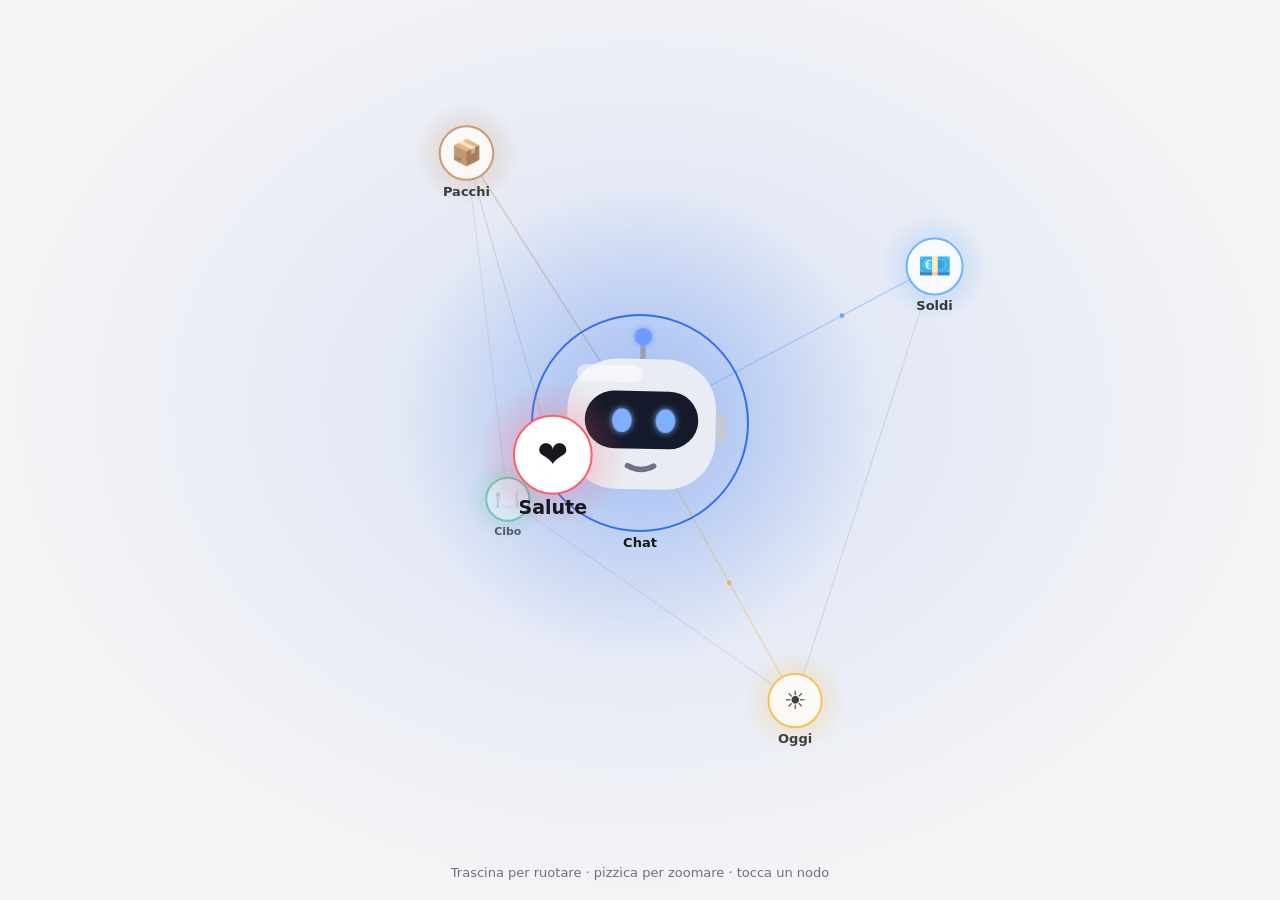
==== commit 2676bccc: "Rete delle schede come schermata iniziale: Chat al centro, un nodo per scheda, freccia per tornare C" ====
--- a/server/static/index.html
+++ b/server/static/index.html
@@ -102,12 +102,29 @@
   color: var(--testo); font-size: 10.5px; font-weight: 600; letter-spacing: .01em; transition: background .2s, color .2s; }
 #schede button svg { width: 24px; height: 24px; }
 #schede button[aria-selected="true"] { color: var(--accento); background: color-mix(in srgb, var(--testo) 11%, transparent); }
-html.tastiera #schede { display: none; }
+#schede { display: none; }
 /* la chat lascia lo spazio della pillola sotto la barra di scrittura */
-body > footer { margin-bottom: calc(66px + max(10px, env(safe-area-inset-bottom))); }
+body > footer { margin-bottom: 0; }
 html.tastiera body > footer { margin-bottom: 0; }
 footer { padding-bottom: 10px !important; }
 html.tastiera footer { padding-bottom: 8px !important; }
+/* La rete: schermata iniziale. Chat al centro, un nodo per scheda; si ruota col dito, si zooma a pizzico. */
+#rete { position: fixed; inset: 0; z-index: 40; background: radial-gradient(ellipse at 50% 45%, color-mix(in srgb, var(--accento) 14%, var(--sfondo)), var(--sfondo) 70%);
+  transition: opacity .25s; touch-action: none; user-select: none; -webkit-user-select: none; }
+#rete.nascosta { opacity: 0; pointer-events: none; }
+#rete canvas { position: absolute; inset: 0; width: 100%; height: 100%; pointer-events: none; }
+#reteCentro { position: absolute; left: 0; top: 0; width: 0; height: 0; pointer-events: none; }
+#reteCentro > svg { position: absolute; transform: translate(-50%, -50%); }
+#reteSuggerimento { position: absolute; left: 0; right: 0; bottom: max(18px, env(safe-area-inset-bottom)); text-align: center;
+  font-size: 13px; color: var(--tenue); pointer-events: none; }
+.indietro { position: fixed; z-index: 30; top: calc(env(safe-area-inset-top, 0px) + 6px); left: max(10px, env(safe-area-inset-left, 0px));
+  display: none; align-items: center; justify-content: center; width: 36px; height: 36px; border-radius: 50%; color: var(--accento);
+  background: color-mix(in srgb, var(--carta) 70%, transparent); -webkit-backdrop-filter: blur(20px) saturate(180%); backdrop-filter: blur(20px) saturate(180%);
+  box-shadow: 0 0 0 .5px color-mix(in srgb, var(--testo) 14%, transparent); }
+.indietro svg { width: 22px; height: 22px; }
+html.plancia #tornaPlancia { display: flex; }
+header .indietro { position: static; display: flex; width: 40px; height: 40px; margin-left: -10px; background: none; box-shadow: none; flex: none; }
+html.plancia header .indietro { display: none; }
 #pagina { flex: 1; width: 100%; border: 0; background: var(--sfondo); display: none; }
 html.plancia #pagina { display: block; }
 html.plancia body > header, html.plancia #chat, html.plancia body > footer, html.plancia #velo { display: none !important; }
@@ -189,6 +206,7 @@
 </head>
 <body>
 <header>
+  <button class="indietro" data-rete aria-label="Torna alla rete"><svg viewBox="0 0 24 24" fill="none" stroke="currentColor" stroke-width="2.4" stroke-linecap="round" stroke-linejoin="round"><path d="m15 5-7 7 7 7"/></svg></button>
   <span id="testa"></span>
   <h1><span id="nome">Daneel</span> <span class="stato" id="stato">pronto</span></h1>
   <button class="icona" id="campanella" aria-label="Notifiche"></button>
@@ -228,6 +246,8 @@
   </div>
 </footer>
 <iframe id="pagina" title="Plancia" allow="camera"></iframe>
+<button class="indietro" id="tornaPlancia" data-rete aria-label="Torna alla rete"><svg viewBox="0 0 24 24" fill="none" stroke="currentColor" stroke-width="2.4" stroke-linecap="round" stroke-linejoin="round"><path d="m15 5-7 7 7 7"/></svg></button>
+<div id="rete" aria-label="Rete delle schede"><canvas id="reteTela"></canvas><div id="reteCentro"></div><canvas id="reteDavanti"></canvas><div id="reteSuggerimento">Trascina per ruotare · pizzica per zoomare · tocca un nodo</div></div>
 <nav id="schede" aria-label="Schede"><div class="pillola" role="tablist">
   <button role="tab" data-scheda="chat" aria-selected="true"><svg viewBox="0 0 24 24" fill="none" stroke="currentColor" stroke-width="1.9" stroke-linecap="round" stroke-linejoin="round"><path d="M21 12a8 8 0 0 1-11.6 7.1L4 20l1.1-4.6A8 8 0 1 1 21 12Z"/></svg>Chat</button>
   <button role="tab" data-scheda="oggi" aria-selected="false"><svg viewBox="0 0 24 24" fill="none" stroke="currentColor" stroke-width="1.9" stroke-linecap="round"><circle cx="12" cy="12" r="4"/><path d="M12 2v2M12 20v2M4.9 4.9l1.4 1.4M17.7 17.7l1.4 1.4M2 12h2M20 12h2M4.9 19.1l1.4-1.4M17.7 6.3l1.4-1.4"/></svg>Oggi</button>
@@ -771,10 +791,7 @@
   try { localStorage.setItem("daneel-scheda", id); } catch (e) {}
 }
 // La pillola delle schede galleggia sopra la Plancia: le si dice quanto copre in basso, così i fogli non ci finiscono sotto.
-function spazioBarra() {
-  const p = document.querySelector("#schede .pillola"); if (!p || !pagina.contentWindow) return;
-  try { pagina.contentWindow.postMessage({tipo: "spazio", basso: innerHeight - p.getBoundingClientRect().top}, location.origin); } catch (e) {}
-}
+function spazioBarra() {}   // la pillola non c'è più (c'è la rete): i fogli usano la barra Home di iOS
 pagina.addEventListener("load", spazioBarra); addEventListener("resize", spazioBarra);
 document.querySelectorAll("#schede button").forEach(b => b.onclick = () => scheda(b.dataset.scheda));
 // La Plancia chiede di scrivere a Daneel (scheda Cibo, "Descrivi a Daneel"): si va in chat con il testo pronto.
@@ -784,9 +801,149 @@
   const r = document.createRange(); r.selectNodeContents(testo); r.collapse(false);
   const sel = getSelection(); sel.removeAllRanges(); sel.addRange(r);
 });
-{ let s0 = "chat"; try { s0 = localStorage.getItem("daneel-scheda") || "chat"; } catch (e) {}
-  if (location.search) s0 = "chat";   // aperta da una notifica: si va alla chat
-  scheda(["chat", "oggi", "salute", "cibo", "soldi", "pacchi"].includes(s0) ? s0 : "chat"); }
+scheda("chat");
+// ---------- La rete delle schede ----------
+// Schermata iniziale: Chat al centro (la mascotte), un nodo per scheda su una sfera. Niente librerie: proiezione 3D a mano su canvas.
+const RETE = [
+  {id: "oggi", nome: "Oggi", emoji: "☀️", colore: "#f5b73c"},
+  {id: "salute", nome: "Salute", emoji: "❤️", colore: "#ff5f6d"},
+  {id: "cibo", nome: "Cibo", emoji: "🍽️", colore: "#4cc38a"},
+  {id: "soldi", nome: "Soldi", emoji: "💶", colore: "#5aa9ff"},
+  {id: "pacchi", nome: "Pacchi", emoji: "📦", colore: "#c58a5a"},
+];
+const rete = $("#rete"), tela = $("#reteTela"), telaD = $("#reteDavanti"), ctx = tela.getContext("2d"), ctxD = telaD.getContext("2d");
+const fermo = matchMedia("(prefers-reduced-motion: reduce)").matches;
+const VEL = fermo ? 0 : 0.0016;
+let reteVisibile = false, reteRaf = 0, W = 0, H = 0, dpr = 1, trascina = false;
+let yaw = 0.6, pitch = 0.35, vy = VEL, vp = 0, zoom = 1, ultimoTocco = 0, nodi = [], centroRete = null, mascotteRete = null;
+// nodi sulla sfera di Fibonacci (distribuzione uniforme)
+RETE.forEach((r, i) => {
+  const y = 1 - (i + 0.5) * 2 / RETE.length, rr = Math.sqrt(1 - y * y), a = i * 2.399963;
+  r.x = Math.cos(a) * rr; r.y = y; r.z = Math.sin(a) * rr;
+});
+function ridimRete() {
+  dpr = Math.min(devicePixelRatio || 1, 2); W = innerWidth; H = innerHeight;
+  tela.width = telaD.width = W * dpr; tela.height = telaD.height = H * dpr;
+  if (mascotteRete) { const sv = mascotteRete.el.firstChild, d = Math.min(W, H) * 0.24 * zoom; sv.setAttribute("width", d); sv.setAttribute("height", d); }
+}
+addEventListener("resize", ridimRete);
+const colore = v => getComputedStyle(document.documentElement).getPropertyValue(v).trim();
+function proietta(x, y, z) {
+  const cy = Math.cos(yaw), sy = Math.sin(yaw), cp = Math.cos(pitch), sp = Math.sin(pitch);
+  const x1 = x * cy + z * sy, z1 = -x * sy + z * cy;
+  const y1 = y * cp - z1 * sp, z2 = y * sp + z1 * cp;
+  const R = Math.min(W, H) * 0.36 * zoom, f = 3.2 / (3.2 - z2);
+  return {x: W / 2 + x1 * R * f, y: H * 0.47 + y1 * R * f, z: z2, f};
+}
+function disegnaRete(t) {
+  const ctxB = ctx;
+  const testoC = colore("--testo") || "#fff", accento = colore("--accento") || "#6d9cff", carta = colore("--carta") || "#1a1d24";
+  for (const k of [ctx, ctxD]) { k.setTransform(dpr, 0, 0, dpr, 0, 0); k.clearRect(0, 0, W, H); }
+  const c = proietta(0, 0, 0);
+  nodi = RETE.map(r => ({r, p: proietta(r.x, r.y, r.z)}));
+  // archi: dal centro a ogni nodo e fra nodi vicini (aspetto di rete neurale)
+  const archi = nodi.map(n => [c, n.p, n.r.colore, 0.5]);
+  for (let i = 0; i < RETE.length; i++) for (let j = i + 1; j < RETE.length; j++) {
+    const a = RETE[i], b = RETE[j];
+    if (Math.hypot(a.x - b.x, a.y - b.y, a.z - b.z) < 1.45) archi.push([nodi[i].p, nodi[j].p, "#8d93a3", 0.25]);
+  }
+  archi.forEach(([a, b, col, op], k) => {
+    const al = op * (0.55 + 0.45 * ((a.z + b.z) / 2 + 1) / 2);
+    ctx.strokeStyle = col; ctx.globalAlpha = al; ctx.lineWidth = 1.4;
+    ctx.beginPath(); ctx.moveTo(a.x, a.y); ctx.lineTo(b.x, b.y); ctx.stroke();
+    if (!fermo && op > 0.4) {   // un impulso viaggia lungo l'arco
+      const u = ((t / 2200) + k * 0.37) % 1;
+      ctx.globalAlpha = Math.min(1, al * 2.4); ctx.fillStyle = col;
+      ctx.beginPath(); ctx.arc(a.x + (b.x - a.x) * u, a.y + (b.y - a.y) * u, 2.3, 0, 7); ctx.fill();
+    }
+  });
+  // nodi, dal più lontano al più vicino
+  nodi.slice().sort((a, b) => a.p.z - b.p.z).forEach(n => {
+    const {r, p} = n, s = p.f * zoom, rad = 27 * s, ctx = p.z > 0 ? ctxD : ctxB;
+    n.rad = rad; ctx.globalAlpha = 0.65 + 0.35 * (p.z + 1) / 2;
+    const g = ctx.createRadialGradient(p.x, p.y, rad * 0.4, p.x, p.y, rad * 1.9);
+    g.addColorStop(0, r.colore + "55"); g.addColorStop(1, r.colore + "00");
+    ctx.fillStyle = g; ctx.beginPath(); ctx.arc(p.x, p.y, rad * 1.9, 0, 7); ctx.fill();
+    ctx.fillStyle = carta; ctx.strokeStyle = r.colore; ctx.lineWidth = 2;
+    ctx.beginPath(); ctx.arc(p.x, p.y, rad, 0, 7); ctx.fill(); ctx.stroke();
+    ctx.font = Math.round(rad * 0.95) + "px -apple-system, system-ui, sans-serif"; ctx.textAlign = "center"; ctx.textBaseline = "middle";
+    ctx.fillStyle = testoC; ctx.fillText(r.emoji, p.x, p.y + rad * 0.06);
+    ctx.font = "600 " + Math.max(11, Math.round(13 * s)) + "px -apple-system, system-ui, sans-serif"; ctx.textBaseline = "top";
+    ctx.fillText(r.nome, p.x, p.y + rad + 6);
+  });
+  ctxD.globalAlpha = ctxB.globalAlpha = 1;
+  // nodo centrale: la mascotte è un elemento a parte, qui solo l'alone e la scritta
+  const rc = Math.min(W, H) * 0.12 * zoom, g = ctx.createRadialGradient(c.x, c.y, rc * 0.5, c.x, c.y, rc * 2.2);
+  g.addColorStop(0, accento + "44"); g.addColorStop(1, accento + "00");
+  ctx.fillStyle = g; ctx.beginPath(); ctx.arc(c.x, c.y, rc * 2.2, 0, 7); ctx.fill();
+  ctx.strokeStyle = accento; ctx.lineWidth = 2; ctx.beginPath(); ctx.arc(c.x, c.y, rc, 0, 7); ctx.stroke();
+  ctx.font = "600 13px -apple-system, system-ui, sans-serif"; ctx.textAlign = "center"; ctx.textBaseline = "top"; ctx.fillStyle = testoC;
+  ctx.fillText("Chat", c.x, c.y + rc + 6);
+  centroRete = {x: c.x, y: c.y, rad: rc};
+  if (mascotteRete) { mascotteRete.el.style.left = c.x + "px"; mascotteRete.el.style.top = c.y + "px"; }
+}
+function ciclo(t) {
+  if (!reteVisibile) return;
+  if (!trascina && Date.now() - ultimoTocco > 400) {
+    yaw += vy; pitch += vp; vp *= 0.94;
+    if (Math.abs(vy) > VEL * 1.05) vy *= 0.95; else vy = VEL * (vy < 0 ? -1 : 1);
+  }
+  pitch = Math.max(-1.3, Math.min(1.3, pitch));
+  disegnaRete(t); reteRaf = requestAnimationFrame(ciclo);
+}
+function mostraRete(subito) {
+  if (!mascotteRete) {
+    const el = $("#reteCentro");
+    creaDaneel(el, {dimensione: 110, segui: false}); mascotteRete = {el};
+  }
+  rete.style.transition = subito ? "none" : "";
+  ridimRete(); reteVisibile = true; rete.classList.remove("nascosta");
+  cancelAnimationFrame(reteRaf); reteRaf = requestAnimationFrame(ciclo);
+  testo.blur();
+}
+function nascondiRete() {
+  rete.classList.add("nascosta");
+  setTimeout(() => { if (rete.classList.contains("nascosta")) { reteVisibile = false; cancelAnimationFrame(reteRaf); } }, 300);
+}
+document.querySelectorAll("[data-rete]").forEach(b => b.onclick = () => mostraRete());
+document.addEventListener("visibilitychange", () => {
+  if (document.hidden) cancelAnimationFrame(reteRaf); else if (reteVisibile) reteRaf = requestAnimationFrame(ciclo);
+});
+// gesti: un dito ruota, due dita zoomano, un tocco breve apre il nodo
+const puntatori = new Map(); let inizio = null, distPrima = 0;
+rete.addEventListener("pointerdown", e => {
+  rete.setPointerCapture(e.pointerId); puntatori.set(e.pointerId, {x: e.clientX, y: e.clientY});
+  if (puntatori.size === 1) inizio = {x: e.clientX, y: e.clientY, t: Date.now(), mosso: false};
+  else { if (inizio) inizio.mosso = true; const [a, b] = [...puntatori.values()]; distPrima = Math.hypot(a.x - b.x, a.y - b.y); }
+  trascina = true; vy = vp = 0; ultimoTocco = Date.now();
+});
+rete.addEventListener("pointermove", e => {
+  const p = puntatori.get(e.pointerId); if (!p) return;
+  const dx = e.clientX - p.x, dy = e.clientY - p.y; p.x = e.clientX; p.y = e.clientY; ultimoTocco = Date.now();
+  if (puntatori.size >= 2) {
+    const [a, b] = [...puntatori.values()], d = Math.hypot(a.x - b.x, a.y - b.y);
+    if (distPrima) zoom = Math.max(0.55, Math.min(2.2, zoom * d / distPrima));
+    distPrima = d; ridimRete();
+  } else {
+    if (inizio && Math.hypot(e.clientX - inizio.x, e.clientY - inizio.y) > 7) inizio.mosso = true;
+    yaw += dx * 0.008; pitch += dy * 0.008; vy = dx * 0.008; vp = dy * 0.008;
+  }
+});
+function fineTocco(e) {
+  if (!puntatori.has(e.pointerId)) return;
+  const tap = e.type === "pointerup" && inizio && !inizio.mosso && puntatori.size === 1 && Date.now() - inizio.t < 450;
+  puntatori.delete(e.pointerId); distPrima = 0;
+  if (!puntatori.size) { trascina = false; ultimoTocco = Date.now(); }
+  if (tap) {
+    const x = e.clientX, y = e.clientY; let scelto = null, dmin = 1e9;
+    nodi.forEach(n => { const d = Math.hypot(n.p.x - x, n.p.y - y); if (d < Math.max(n.rad * 1.35, 30) && d < dmin) { dmin = d; scelto = n.r.id; } });
+    if (!scelto && centroRete && Math.hypot(centroRete.x - x, centroRete.y - y) < Math.max(centroRete.rad * 1.3, 40)) scelto = "chat";
+    if (scelto) { scheda(scelto); nascondiRete(); }
+  }
+  if (!puntatori.size) inizio = null;
+}
+rete.addEventListener("pointerup", fineTocco); rete.addEventListener("pointercancel", fineTocco);
+if (!location.search) mostraRete(true);   // all'avvio la rete; da una notifica si va dritti alla chat
 
 creaDaneel($("#testaAccesso"), {dimensione: 110, segui: true});
 umore(umoreBase());
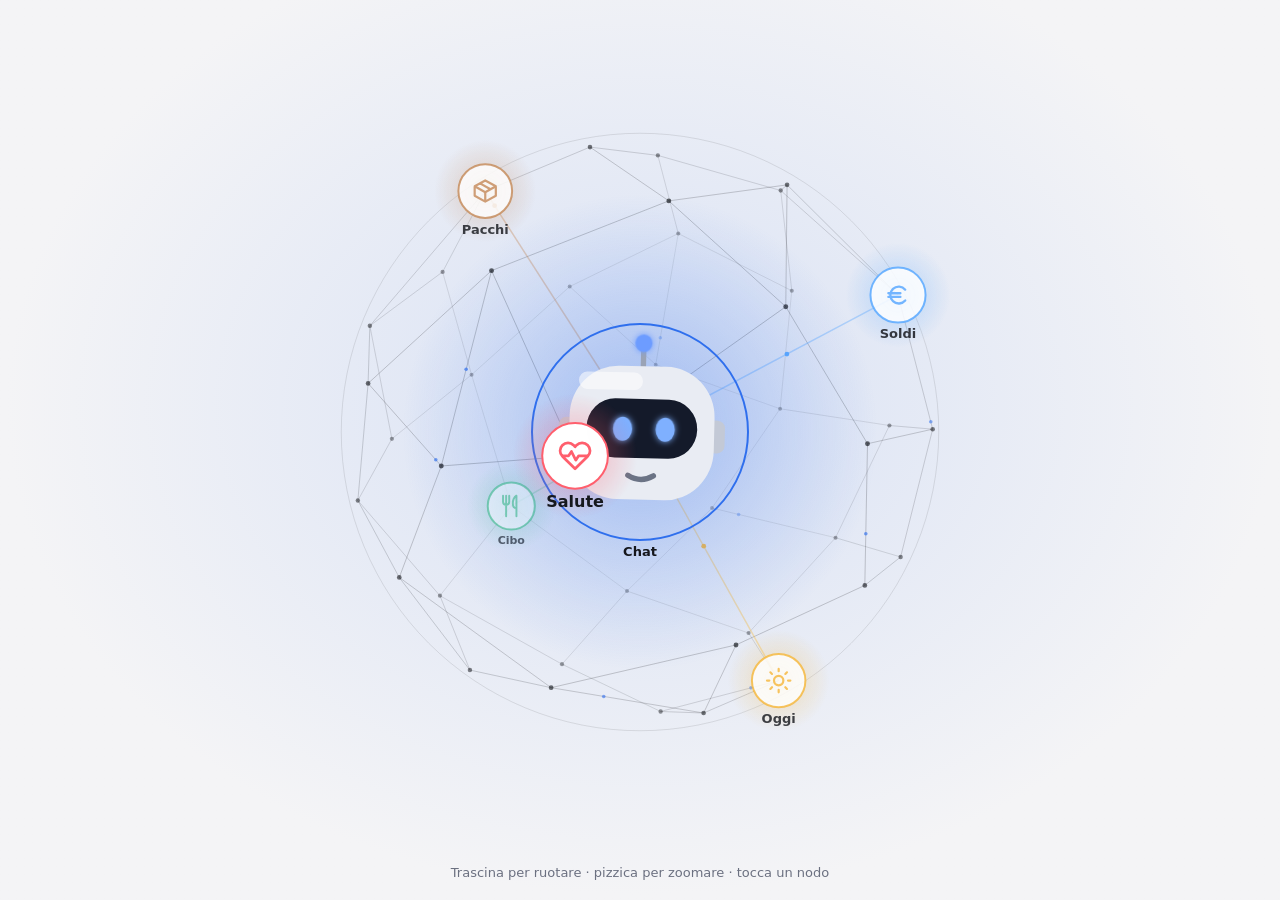
==== commit 8b432535: "Rete: maglia sferica con contorno, icone vettoriali al posto delle emoji, prospettiva più debole Co-" ====
--- a/server/static/index.html
+++ b/server/static/index.html
@@ -805,12 +805,13 @@
 // ---------- La rete delle schede ----------
 // Schermata iniziale: Chat al centro (la mascotte), un nodo per scheda su una sfera. Niente librerie: proiezione 3D a mano su canvas.
 const RETE = [
-  {id: "oggi", nome: "Oggi", emoji: "☀️", colore: "#f5b73c"},
-  {id: "salute", nome: "Salute", emoji: "❤️", colore: "#ff5f6d"},
-  {id: "cibo", nome: "Cibo", emoji: "🍽️", colore: "#4cc38a"},
-  {id: "soldi", nome: "Soldi", emoji: "💶", colore: "#5aa9ff"},
-  {id: "pacchi", nome: "Pacchi", emoji: "📦", colore: "#c58a5a"},
+  {id: "oggi", nome: "Oggi", colore: "#f5b73c", d: "M8 12a4 4 0 1 0 8 0a4 4 0 1 0-8 0M12 2v2M12 20v2M4.9 4.9l1.4 1.4M17.7 17.7l1.4 1.4M2 12h2M20 12h2M4.9 19.1l1.4-1.4M17.7 6.3l1.4-1.4"},
+  {id: "salute", nome: "Salute", colore: "#ff5f6d", d: "M20.8 4.6a5.5 5.5 0 0 0-7.8 0L12 5.7l-1-1.1a5.5 5.5 0 0 0-7.8 7.8l1 1L12 21l7.8-7.6 1-1a5.5 5.5 0 0 0 0-7.8ZM3.5 12h4l2-3 3 6 2-3h6"},
+  {id: "cibo", nome: "Cibo", colore: "#4cc38a", d: "M7 2v20M4 2v6a3 3 0 0 0 6 0V2M17 22V2c-2.2 1.4-3.5 4-3.5 7.5S15 14 17 14"},
+  {id: "soldi", nome: "Soldi", colore: "#5aa9ff", d: "M18 7.5A7 7 0 1 0 18 16.5M4 10.5h10M4 13.5h10"},
+  {id: "pacchi", nome: "Pacchi", colore: "#c58a5a", d: "M21 8 12 3 3 8v8l9 5 9-5V8ZM3 8l9 5 9-5M12 13v8M7.5 5.5l9 5"},
 ];
+RETE.forEach(r => r.path = new Path2D(r.d));
 const rete = $("#rete"), tela = $("#reteTela"), telaD = $("#reteDavanti"), ctx = tela.getContext("2d"), ctxD = telaD.getContext("2d");
 const fermo = matchMedia("(prefers-reduced-motion: reduce)").matches;
 const VEL = fermo ? 0 : 0.0016;
@@ -821,6 +822,22 @@
   const y = 1 - (i + 0.5) * 2 / RETE.length, rr = Math.sqrt(1 - y * y), a = i * 2.399963;
   r.x = Math.cos(a) * rr; r.y = y; r.z = Math.sin(a) * rr;
 });
+// Maglia: 5 nodi veri (indici 0-4) + punti piccoli sulla stessa sfera, collegati ai 3 vicini: dà l'aspetto di una rete tonda.
+const MAGLIA = (function () {
+  const pt = RETE.map(r => ({x: r.x, y: r.y, z: r.z}));
+  const N = 46;
+  for (let i = 0; i < N; i++) {
+    const y = 1 - (i + 0.5) * 2 / N, rr = Math.sqrt(1 - y * y), a = i * 2.399963 + 0.7;
+    const q = {x: Math.cos(a) * rr, y, z: Math.sin(a) * rr};
+    if (RETE.every(r => Math.hypot(r.x - q.x, r.y - q.y, r.z - q.z) > 0.42)) pt.push(q);
+  }
+  const archi = new Set();
+  pt.forEach((a, i) => {
+    pt.map((b, j) => [j, Math.hypot(a.x - b.x, a.y - b.y, a.z - b.z)]).filter(([j]) => j !== i)
+      .sort((u, v) => u[1] - v[1]).slice(0, 3).forEach(([j]) => archi.add(i < j ? i + "-" + j : j + "-" + i));
+  });
+  return {pt, archi: [...archi].map(k => k.split("-").map(Number))};
+})();
 function ridimRete() {
   dpr = Math.min(devicePixelRatio || 1, 2); W = innerWidth; H = innerHeight;
   tela.width = telaD.width = W * dpr; tela.height = telaD.height = H * dpr;
@@ -832,8 +849,8 @@
   const cy = Math.cos(yaw), sy = Math.sin(yaw), cp = Math.cos(pitch), sp = Math.sin(pitch);
   const x1 = x * cy + z * sy, z1 = -x * sy + z * cy;
   const y1 = y * cp - z1 * sp, z2 = y * sp + z1 * cp;
-  const R = Math.min(W, H) * 0.36 * zoom, f = 3.2 / (3.2 - z2);
-  return {x: W / 2 + x1 * R * f, y: H * 0.47 + y1 * R * f, z: z2, f};
+  const R = Math.min(W * 0.37, H * 0.32) * zoom, f = 5.5 / (5.5 - z2);
+  return {x: W / 2 + x1 * R * f, y: H * 0.48 + y1 * R * f, z: z2, f, R};
 }
 function disegnaRete(t) {
   const ctxB = ctx;
@@ -841,22 +858,38 @@
   for (const k of [ctx, ctxD]) { k.setTransform(dpr, 0, 0, dpr, 0, 0); k.clearRect(0, 0, W, H); }
   const c = proietta(0, 0, 0);
   nodi = RETE.map(r => ({r, p: proietta(r.x, r.y, r.z)}));
-  // archi: dal centro a ogni nodo e fra nodi vicini (aspetto di rete neurale)
-  const archi = nodi.map(n => [c, n.p, n.r.colore, 0.5]);
-  for (let i = 0; i < RETE.length; i++) for (let j = i + 1; j < RETE.length; j++) {
-    const a = RETE[i], b = RETE[j];
-    if (Math.hypot(a.x - b.x, a.y - b.y, a.z - b.z) < 1.45) archi.push([nodi[i].p, nodi[j].p, "#8d93a3", 0.25]);
-  }
-  archi.forEach(([a, b, col, op], k) => {
-    const al = op * (0.55 + 0.45 * ((a.z + b.z) / 2 + 1) / 2);
-    ctx.strokeStyle = col; ctx.globalAlpha = al; ctx.lineWidth = 1.4;
-    ctx.beginPath(); ctx.moveTo(a.x, a.y); ctx.lineTo(b.x, b.y); ctx.stroke();
-    if (!fermo && op > 0.4) {   // un impulso viaggia lungo l'arco
-      const u = ((t / 2200) + k * 0.37) % 1;
-      ctx.globalAlpha = Math.min(1, al * 2.4); ctx.fillStyle = col;
-      ctx.beginPath(); ctx.arc(a.x + (b.x - a.x) * u, a.y + (b.y - a.y) * u, 2.3, 0, 7); ctx.fill();
+  // contorno della sfera
+  ctx.strokeStyle = testoC; ctx.globalAlpha = 0.1; ctx.lineWidth = 1;
+  ctx.beginPath(); ctx.arc(c.x, c.y, c.R * 1.02 * 5.5 / Math.sqrt(5.5 * 5.5 - 1) / 1.0, 0, 7); ctx.stroke();
+  // maglia: punti piccoli e collegamenti fra vicini
+  const pp = MAGLIA.pt.map(q => proietta(q.x, q.y, q.z));
+  MAGLIA.archi.forEach(([i, j], k) => {
+    const A = pp[i], B = pp[j], z = (A.z + B.z) / 2;
+    ctx.strokeStyle = testoC; ctx.globalAlpha = 0.07 + 0.17 * (z + 1) / 2; ctx.lineWidth = 1;
+    ctx.beginPath(); ctx.moveTo(A.x, A.y); ctx.lineTo(B.x, B.y); ctx.stroke();
+    if (!fermo && k % 9 === 0) {   // qualche impulso viaggia sulla maglia
+      const u = ((t / 2600) + k * 0.19) % 1;
+      ctx.globalAlpha = 0.25 + 0.5 * (z + 1) / 2; ctx.fillStyle = accento;
+      ctx.beginPath(); ctx.arc(A.x + (B.x - A.x) * u, A.y + (B.y - A.y) * u, 1.8, 0, 7); ctx.fill();
     }
   });
+  pp.forEach((q, i) => {
+    if (i < RETE.length) return;
+    ctx.globalAlpha = 0.25 + 0.5 * (q.z + 1) / 2; ctx.fillStyle = testoC;
+    ctx.beginPath(); ctx.arc(q.x, q.y, 1.6 * q.f * zoom + 0.6, 0, 7); ctx.fill();
+  });
+  // raggi colorati dal centro a ogni scheda, con un impulso
+  nodi.forEach((n, k) => {
+    const al = 0.5 * (0.55 + 0.45 * (n.p.z + 1) / 2);
+    ctx.strokeStyle = n.r.colore; ctx.globalAlpha = al; ctx.lineWidth = 1.5;
+    ctx.beginPath(); ctx.moveTo(c.x, c.y); ctx.lineTo(n.p.x, n.p.y); ctx.stroke();
+    if (!fermo) {
+      const u = ((t / 2200) + k * 0.37) % 1;
+      ctx.globalAlpha = Math.min(1, al * 2.4); ctx.fillStyle = n.r.colore;
+      ctx.beginPath(); ctx.arc(c.x + (n.p.x - c.x) * u, c.y + (n.p.y - c.y) * u, 2.4, 0, 7); ctx.fill();
+    }
+  });
+  ctx.globalAlpha = 1;
   // nodi, dal più lontano al più vicino
   nodi.slice().sort((a, b) => a.p.z - b.p.z).forEach(n => {
     const {r, p} = n, s = p.f * zoom, rad = 27 * s, ctx = p.z > 0 ? ctxD : ctxB;
@@ -866,8 +899,9 @@
     ctx.fillStyle = g; ctx.beginPath(); ctx.arc(p.x, p.y, rad * 1.9, 0, 7); ctx.fill();
     ctx.fillStyle = carta; ctx.strokeStyle = r.colore; ctx.lineWidth = 2;
     ctx.beginPath(); ctx.arc(p.x, p.y, rad, 0, 7); ctx.fill(); ctx.stroke();
-    ctx.font = Math.round(rad * 0.95) + "px -apple-system, system-ui, sans-serif"; ctx.textAlign = "center"; ctx.textBaseline = "middle";
-    ctx.fillStyle = testoC; ctx.fillText(r.emoji, p.x, p.y + rad * 0.06);
+    ctx.save(); const sc = rad * 1.05 / 24; ctx.translate(p.x - 12 * sc, p.y - 12 * sc); ctx.scale(sc, sc);
+    ctx.strokeStyle = r.colore; ctx.lineWidth = 1.9; ctx.lineCap = ctx.lineJoin = "round"; ctx.stroke(r.path); ctx.restore();
+    ctx.textAlign = "center"; ctx.fillStyle = testoC;
     ctx.font = "600 " + Math.max(11, Math.round(13 * s)) + "px -apple-system, system-ui, sans-serif"; ctx.textBaseline = "top";
     ctx.fillText(r.nome, p.x, p.y + rad + 6);
   });
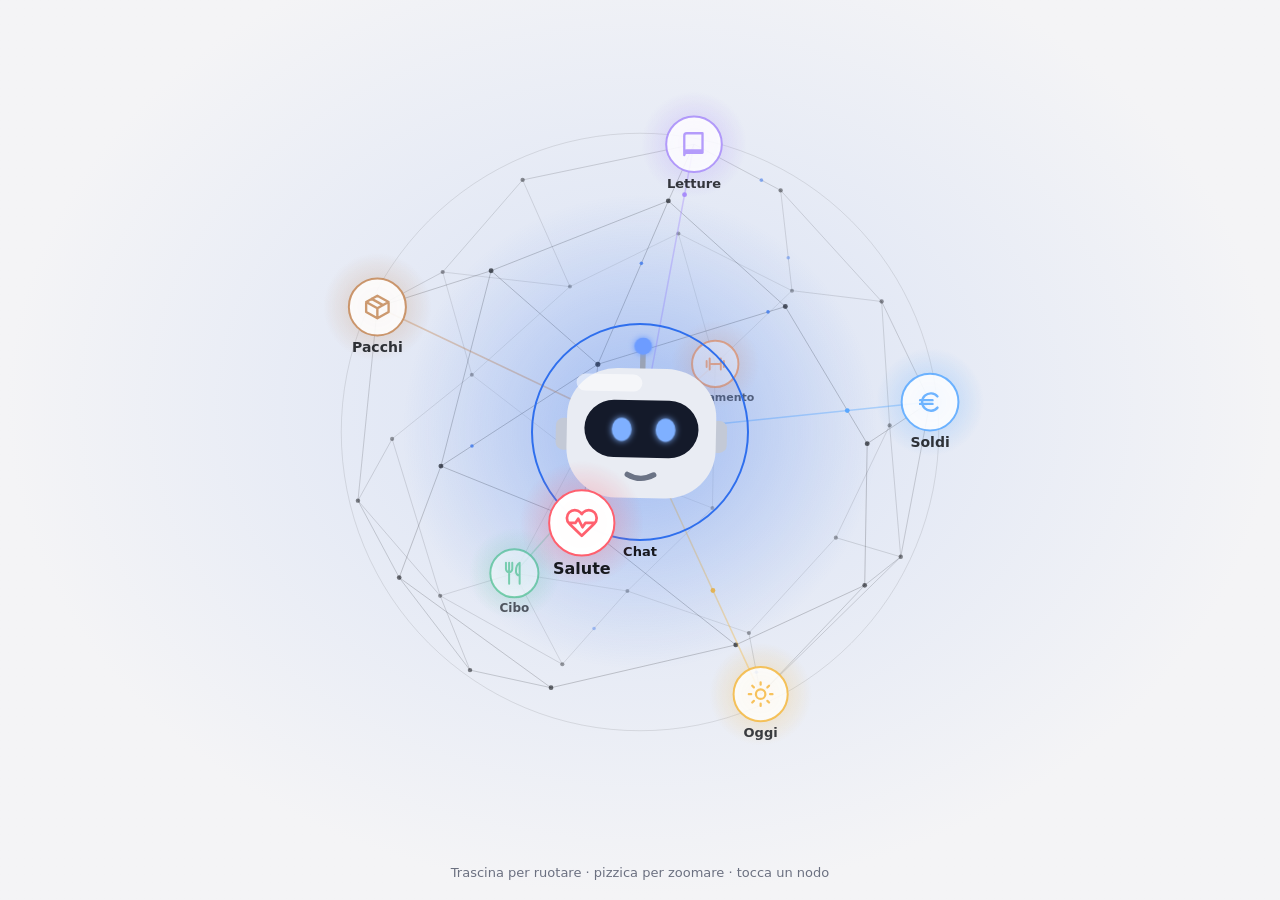
==== commit 0084149a: "Fogli Allenamento e Letture, subagente Coach con scheda e timer di controllo Co-Authored-By: Claude " ====
--- a/server/static/index.html
+++ b/server/static/index.html
@@ -309,6 +309,8 @@
    esempi: ["Riassumi le mail di oggi", "Ci sono risposte sul tirocinio?", "Prepara una bozza di risposta all'ultima mail"]},
   {id: "nutrizionista", nome: "Nutrizionista", emoji: "🥗", ruolo: "Pasti: calorie e macro da foto o testo",
    esempi: ["Quante proteine ha 150 g di petto di pollo?", "Ho mangiato pasta al tonno, 120 g: calcola", "Idee per una merenda da 30 g di proteine"]},
+  {id: "coach", nome: "Coach", emoji: "🏋️", ruolo: "Allenamento e alimentazione, solo da fonti scientifiche",
+   esempi: ["Come è andato l'ultimo allenamento?", "Quante proteine mi servono in definizione?", "Cambio qualcosa nella scheda?"]},
   {id: "amanuense", nome: "Amanuense", emoji: "✍️", ruolo: "Trascrive foto di appunti scritti a mano",
    esempi: ["Ti mando la foto di un esercizio da trascrivere", "Trascrivi questi appunti di Economia Aziendale"]},
 ];
@@ -797,6 +799,7 @@
 // La Plancia chiede di scrivere a Daneel (scheda Cibo, "Descrivi a Daneel"): si va in chat con il testo pronto.
 addEventListener("message", e => {
   if (e.origin !== location.origin || !e.data || e.data.tipo !== "scrivi") return;
+  if (e.data.agente && AGENTI.some(a => a.id === e.data.agente)) scegli(e.data.agente);
   scheda("chat"); testo.value = e.data.testo || ""; aggiornaInvia(); testo.focus();
   const r = document.createRange(); r.selectNodeContents(testo); r.collapse(false);
   const sel = getSelection(); sel.removeAllRanges(); sel.addRange(r);
@@ -810,6 +813,8 @@
   {id: "cibo", nome: "Cibo", colore: "#4cc38a", d: "M7 2v20M4 2v6a3 3 0 0 0 6 0V2M17 22V2c-2.2 1.4-3.5 4-3.5 7.5S15 14 17 14"},
   {id: "soldi", nome: "Soldi", colore: "#5aa9ff", d: "M18 7.5A7 7 0 1 0 18 16.5M4 10.5h10M4 13.5h10"},
   {id: "pacchi", nome: "Pacchi", colore: "#c58a5a", d: "M21 8 12 3 3 8v8l9 5 9-5V8ZM3 8l9 5 9-5M12 13v8M7.5 5.5l9 5"},
+  {id: "allenamento", nome: "Allenamento", colore: "#ff8a3d", d: "M6.5 6.5v11M17.5 6.5v11M3.5 9v6M20.5 9v6M6.5 12h11"},
+  {id: "letture", nome: "Letture", colore: "#a78bfa", d: "M4 5a2 2 0 0 1 2-2h13v16H6a2 2 0 0 0-2 2V5ZM4 19a2 2 0 0 1 2-2h13"},
 ];
 RETE.forEach(r => r.path = new Path2D(r.d));
 const rete = $("#rete"), tela = $("#reteTela"), telaD = $("#reteDavanti"), ctx = tela.getContext("2d"), ctxD = telaD.getContext("2d");
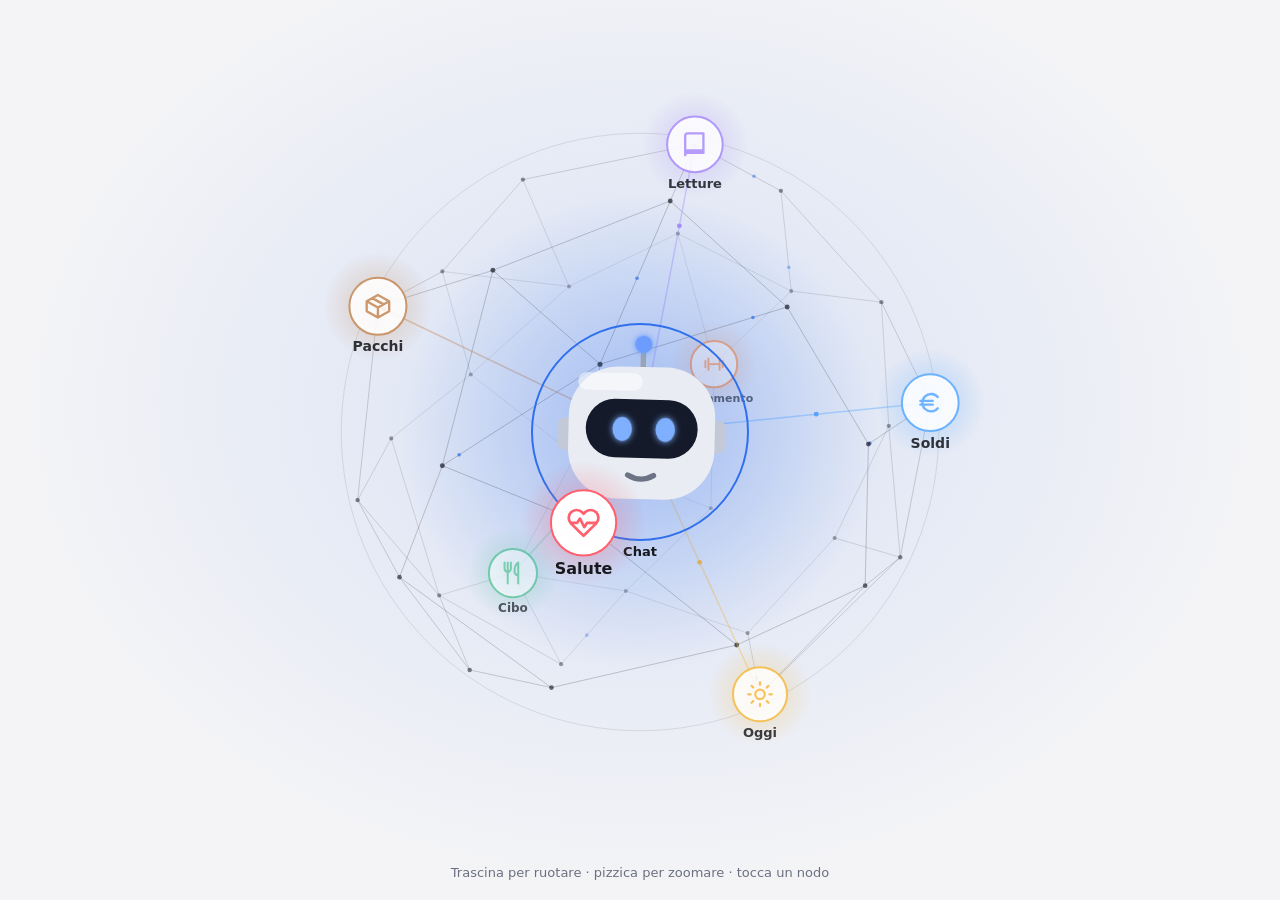
==== commit d3e24821: "Aspetto più vicino a un'app Apple: icone a linea, sfondi a tinta, liste raggruppate - icone.js: icon" ====
--- a/server/static/index.html
+++ b/server/static/index.html
@@ -395,7 +395,7 @@
 }
 function segnaInCoda(d, id) {
   d.classList.add("in-coda"); d.dataset.id = id;
-  const s = document.createElement("span"); s.className = "coda-n"; s.textContent = "🕒 in coda · tocca per toglierlo"; d.appendChild(s);
+  const s = document.createElement("span"); s.className = "coda-n"; s.textContent = "In coda · tocca per toglierlo"; d.appendChild(s);
 }
 function mostraStoria(msg) { chat.innerHTML = ""; if (!msg.length) return vuoto(); msg.forEach(aggiungiMsg); giu(); }
 function setStato(s) { statoEl.textContent = s; }
@@ -531,7 +531,7 @@
   if (!confirm("Togliere questo messaggio dalla coda?")) return;
   const r = await api("api/coda/togli", {method: "POST", headers: {"Content-Type": "application/json"}, body: JSON.stringify({id: d.dataset.id})});
   if (r.ok) { d.remove(); codaN = Math.max(0, codaN - 1); if (!codaN) pausaFino = 0; if (!occupato) setStato(statoPronto()); }
-  else { avviso("È già partito 🙂"); if (!occupato) carica(); }
+  else { avviso("È già partito"); if (!occupato) carica(); }
 });
 
 // Riduce le foto a 1600 px in JPEG, così il caricamento è veloce.
@@ -552,7 +552,7 @@
   for (const f of [...e.target.files].slice(0, 6 - foto.length)) {
     // Le immagini si riducono; tutto il resto (PDF, documenti…) parte com'è, con il suo nome.
     const immagine = f.type.startsWith("image/") && !/svg/.test(f.type);
-    if (!immagine && f.size > 25 * 1024 * 1024) { setStato(`⚠️ ${f.name} è troppo grande (massimo 25 MB)`); continue; }
+    if (!immagine && f.size > 25 * 1024 * 1024) { setStato(`${f.name} è troppo grande (massimo 25 MB)`); continue; }
     const r = immagine ? await riduci(f) : {blob: f, nome: f.name}; foto.push(r);
     const d = document.createElement("div"), x = document.createElement("button");
     if (immagine) d.innerHTML = `<img src="${r.url}" alt="">`;
@@ -631,7 +631,7 @@
   $("#scorri").style.transform = `translateX(${dx}px)`;
   $("#scorri").style.opacity = String(1 - Math.min(1, -dx / ANNULLA_DX) * .6);
   $("#lucchetto").style.transform = `translateY(${Math.max(dy, -BLOCCA_DY) * .5}px)`;
-  if (-dx > ANNULLA_DX) { dito = null; fermaRegistrazione(false); avviso("Vocale annullato 🗑️"); }
+  if (-dx > ANNULLA_DX) { dito = null; fermaRegistrazione(false); avviso("Vocale annullato"); }
   else if (-dy > BLOCCA_DY) {   // bloccato: si può staccare il dito, poi ■ per inviare o Annulla
     reg.bloccato = true; $("footer").classList.add("bloccato"); $("#lucchetto").style.transform = "";
     $("#scorri").style.transform = ""; aggiornaInvia();
@@ -684,7 +684,7 @@
     await api("api/push/disiscrivi", {method: "POST", headers: {"Content-Type": "application/json"},
                                       body: JSON.stringify({endpoint: esistente.endpoint})});
     await esistente.unsubscribe().catch(() => {});
-    disegnaCampanella(false); avviso("Notifiche disattivate 🔕"); return;
+    disegnaCampanella(false); avviso("Notifiche disattivate"); return;
   }
   const permesso = await Notification.requestPermission();
   if (permesso !== "granted") { avviso("Notifiche non permesse: si riattivano da Impostazioni → Notifiche → Daneel."); return; }
@@ -692,7 +692,7 @@
   const reg2 = await navigator.serviceWorker.ready;
   const iscr = await reg2.pushManager.subscribe({userVisibleOnly: true, applicationServerKey: chiaveInByte(chiave)});
   await api("api/push/iscrivi", {method: "POST", headers: {"Content-Type": "application/json"}, body: JSON.stringify(iscr.toJSON())});
-  disegnaCampanella(true); avviso("Notifiche attivate 🔔");
+  disegnaCampanella(true); avviso("Notifiche attivate");
 }
 campanella.onclick = () => attivaNotifiche().catch(e => avviso("Notifiche: " + e.message));
 async function avviaNotifiche() {
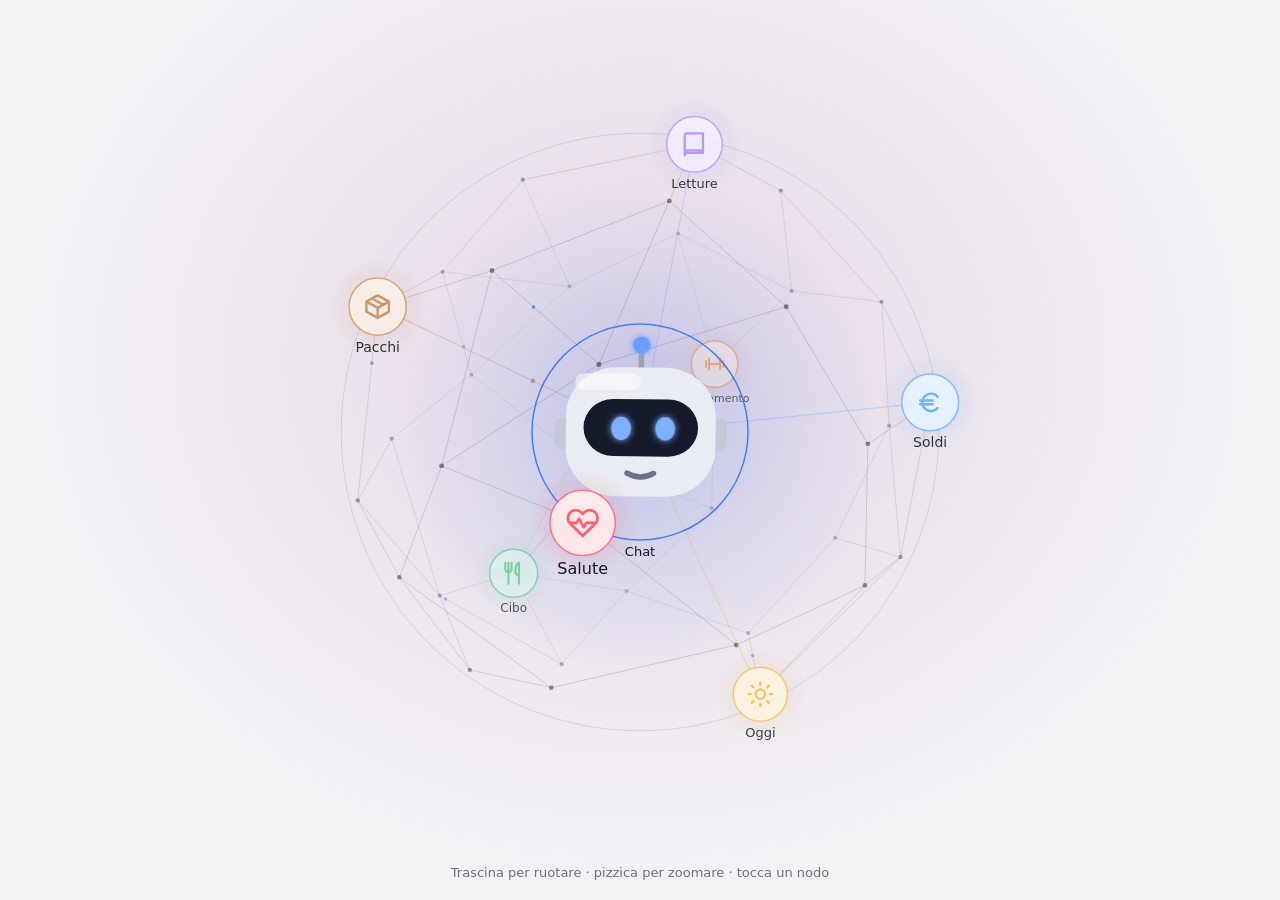
==== commit 7c608035: "Rete: nodi di vetro, tinta dello sfondo che segue il nodo davanti, maglia più calma Stesse regole d'" ====
--- a/server/static/index.html
+++ b/server/static/index.html
@@ -109,7 +109,7 @@
 footer { padding-bottom: 10px !important; }
 html.tastiera footer { padding-bottom: 8px !important; }
 /* La rete: schermata iniziale. Chat al centro, un nodo per scheda; si ruota col dito, si zooma a pizzico. */
-#rete { position: fixed; inset: 0; z-index: 40; background: radial-gradient(ellipse at 50% 45%, color-mix(in srgb, var(--accento) 14%, var(--sfondo)), var(--sfondo) 70%);
+#rete { position: fixed; inset: 0; z-index: 40; background: radial-gradient(ellipse at 50% 40%, color-mix(in srgb, var(--tinta, var(--accento)) 24%, var(--sfondo)), var(--sfondo) 74%);
   transition: opacity .25s; touch-action: none; user-select: none; -webkit-user-select: none; }
 #rete.nascosta { opacity: 0; pointer-events: none; }
 #rete canvas { position: absolute; inset: 0; width: 100%; height: 100%; pointer-events: none; }
@@ -857,12 +857,21 @@
   const R = Math.min(W * 0.37, H * 0.32) * zoom, f = 5.5 / (5.5 - z2);
   return {x: W / 2 + x1 * R * f, y: H * 0.48 + y1 * R * f, z: z2, f, R};
 }
+// La tinta dello sfondo segue il nodo che passa davanti: si avvicina un po' per volta e si scrive solo se cambia.
+let tintaRGB = [109, 156, 255], tintaScritta = "";
+function aggiornaTinta(hex) {
+  const m = /^#?([0-9a-f]{2})([0-9a-f]{2})([0-9a-f]{2})/i.exec(hex); if (!m) return;
+  for (let i = 0; i < 3; i++) tintaRGB[i] += (parseInt(m[i + 1], 16) - tintaRGB[i]) * 0.04;
+  const v = "rgb(" + tintaRGB.map(Math.round).join(",") + ")";
+  if (v !== tintaScritta) { tintaScritta = v; rete.style.setProperty("--tinta", v); }
+}
 function disegnaRete(t) {
   const ctxB = ctx;
   const testoC = colore("--testo") || "#fff", accento = colore("--accento") || "#6d9cff", carta = colore("--carta") || "#1a1d24";
   for (const k of [ctx, ctxD]) { k.setTransform(dpr, 0, 0, dpr, 0, 0); k.clearRect(0, 0, W, H); }
   const c = proietta(0, 0, 0);
   nodi = RETE.map(r => ({r, p: proietta(r.x, r.y, r.z)}));
+  aggiornaTinta(nodi.reduce((a, b) => b.p.z > a.p.z ? b : a).r.colore);
   // contorno della sfera
   ctx.strokeStyle = testoC; ctx.globalAlpha = 0.1; ctx.lineWidth = 1;
   ctx.beginPath(); ctx.arc(c.x, c.y, c.R * 1.02 * 5.5 / Math.sqrt(5.5 * 5.5 - 1) / 1.0, 0, 7); ctx.stroke();
@@ -870,9 +879,9 @@
   const pp = MAGLIA.pt.map(q => proietta(q.x, q.y, q.z));
   MAGLIA.archi.forEach(([i, j], k) => {
     const A = pp[i], B = pp[j], z = (A.z + B.z) / 2;
-    ctx.strokeStyle = testoC; ctx.globalAlpha = 0.07 + 0.17 * (z + 1) / 2; ctx.lineWidth = 1;
+    ctx.strokeStyle = testoC; ctx.globalAlpha = 0.05 + 0.11 * (z + 1) / 2; ctx.lineWidth = 1;
     ctx.beginPath(); ctx.moveTo(A.x, A.y); ctx.lineTo(B.x, B.y); ctx.stroke();
-    if (!fermo && k % 9 === 0) {   // qualche impulso viaggia sulla maglia
+    if (!fermo && k % 14 === 0) {   // qualche impulso viaggia sulla maglia
       const u = ((t / 2600) + k * 0.19) % 1;
       ctx.globalAlpha = 0.25 + 0.5 * (z + 1) / 2; ctx.fillStyle = accento;
       ctx.beginPath(); ctx.arc(A.x + (B.x - A.x) * u, A.y + (B.y - A.y) * u, 1.8, 0, 7); ctx.fill();
@@ -880,13 +889,13 @@
   });
   pp.forEach((q, i) => {
     if (i < RETE.length) return;
-    ctx.globalAlpha = 0.25 + 0.5 * (q.z + 1) / 2; ctx.fillStyle = testoC;
+    ctx.globalAlpha = 0.18 + 0.34 * (q.z + 1) / 2; ctx.fillStyle = testoC;
     ctx.beginPath(); ctx.arc(q.x, q.y, 1.6 * q.f * zoom + 0.6, 0, 7); ctx.fill();
   });
   // raggi colorati dal centro a ogni scheda, con un impulso
   nodi.forEach((n, k) => {
-    const al = 0.5 * (0.55 + 0.45 * (n.p.z + 1) / 2);
-    ctx.strokeStyle = n.r.colore; ctx.globalAlpha = al; ctx.lineWidth = 1.5;
+    const al = 0.36 * (0.55 + 0.45 * (n.p.z + 1) / 2);
+    ctx.strokeStyle = n.r.colore; ctx.globalAlpha = al; ctx.lineWidth = 1.2;
     ctx.beginPath(); ctx.moveTo(c.x, c.y); ctx.lineTo(n.p.x, n.p.y); ctx.stroke();
     if (!fermo) {
       const u = ((t / 2200) + k * 0.37) % 1;
@@ -899,24 +908,29 @@
   nodi.slice().sort((a, b) => a.p.z - b.p.z).forEach(n => {
     const {r, p} = n, s = p.f * zoom, rad = 27 * s, ctx = p.z > 0 ? ctxD : ctxB;
     n.rad = rad; ctx.globalAlpha = 0.65 + 0.35 * (p.z + 1) / 2;
-    const g = ctx.createRadialGradient(p.x, p.y, rad * 0.4, p.x, p.y, rad * 1.9);
-    g.addColorStop(0, r.colore + "55"); g.addColorStop(1, r.colore + "00");
-    ctx.fillStyle = g; ctx.beginPath(); ctx.arc(p.x, p.y, rad * 1.9, 0, 7); ctx.fill();
-    ctx.fillStyle = carta; ctx.strokeStyle = r.colore; ctx.lineWidth = 2;
-    ctx.beginPath(); ctx.arc(p.x, p.y, rad, 0, 7); ctx.fill(); ctx.stroke();
+    const g = ctx.createRadialGradient(p.x, p.y, rad * 0.5, p.x, p.y, rad * 1.7);
+    g.addColorStop(0, r.colore + "30"); g.addColorStop(1, r.colore + "00");
+    ctx.fillStyle = g; ctx.beginPath(); ctx.arc(p.x, p.y, rad * 1.7, 0, 7); ctx.fill();
+    // disco di vetro: fondo scuro, velo del colore, riflesso in alto e bordo sottile
+    ctx.beginPath(); ctx.arc(p.x, p.y, rad, 0, 7); ctx.fillStyle = carta; ctx.fill();
+    ctx.fillStyle = r.colore + "26"; ctx.fill();
+    const hl = ctx.createLinearGradient(p.x, p.y - rad, p.x, p.y + rad);
+    hl.addColorStop(0, "rgba(255,255,255,.20)"); hl.addColorStop(0.5, "rgba(255,255,255,0)");
+    ctx.fillStyle = hl; ctx.fill();
+    ctx.strokeStyle = r.colore + "cc"; ctx.lineWidth = 1.5; ctx.stroke();
     ctx.save(); const sc = rad * 1.05 / 24; ctx.translate(p.x - 12 * sc, p.y - 12 * sc); ctx.scale(sc, sc);
     ctx.strokeStyle = r.colore; ctx.lineWidth = 1.9; ctx.lineCap = ctx.lineJoin = "round"; ctx.stroke(r.path); ctx.restore();
     ctx.textAlign = "center"; ctx.fillStyle = testoC;
-    ctx.font = "600 " + Math.max(11, Math.round(13 * s)) + "px -apple-system, system-ui, sans-serif"; ctx.textBaseline = "top";
+    ctx.font = "500 " + Math.max(11, Math.round(13 * s)) + "px -apple-system, system-ui, sans-serif"; ctx.textBaseline = "top";
     ctx.fillText(r.nome, p.x, p.y + rad + 6);
   });
   ctxD.globalAlpha = ctxB.globalAlpha = 1;
   // nodo centrale: la mascotte è un elemento a parte, qui solo l'alone e la scritta
   const rc = Math.min(W, H) * 0.12 * zoom, g = ctx.createRadialGradient(c.x, c.y, rc * 0.5, c.x, c.y, rc * 2.2);
-  g.addColorStop(0, accento + "44"); g.addColorStop(1, accento + "00");
+  g.addColorStop(0, accento + "2a"); g.addColorStop(1, accento + "00");
   ctx.fillStyle = g; ctx.beginPath(); ctx.arc(c.x, c.y, rc * 2.2, 0, 7); ctx.fill();
-  ctx.strokeStyle = accento; ctx.lineWidth = 2; ctx.beginPath(); ctx.arc(c.x, c.y, rc, 0, 7); ctx.stroke();
-  ctx.font = "600 13px -apple-system, system-ui, sans-serif"; ctx.textAlign = "center"; ctx.textBaseline = "top"; ctx.fillStyle = testoC;
+  ctx.strokeStyle = accento; ctx.globalAlpha = 0.85; ctx.lineWidth = 1.5; ctx.beginPath(); ctx.arc(c.x, c.y, rc, 0, 7); ctx.stroke(); ctx.globalAlpha = 1;
+  ctx.font = "500 13px -apple-system, system-ui, sans-serif"; ctx.textAlign = "center"; ctx.textBaseline = "top"; ctx.fillStyle = testoC;
   ctx.fillText("Chat", c.x, c.y + rc + 6);
   centroRete = {x: c.x, y: c.y, rad: rc};
   if (mascotteRete) { mascotteRete.el.style.left = c.x + "px"; mascotteRete.el.style.top = c.y + "px"; }
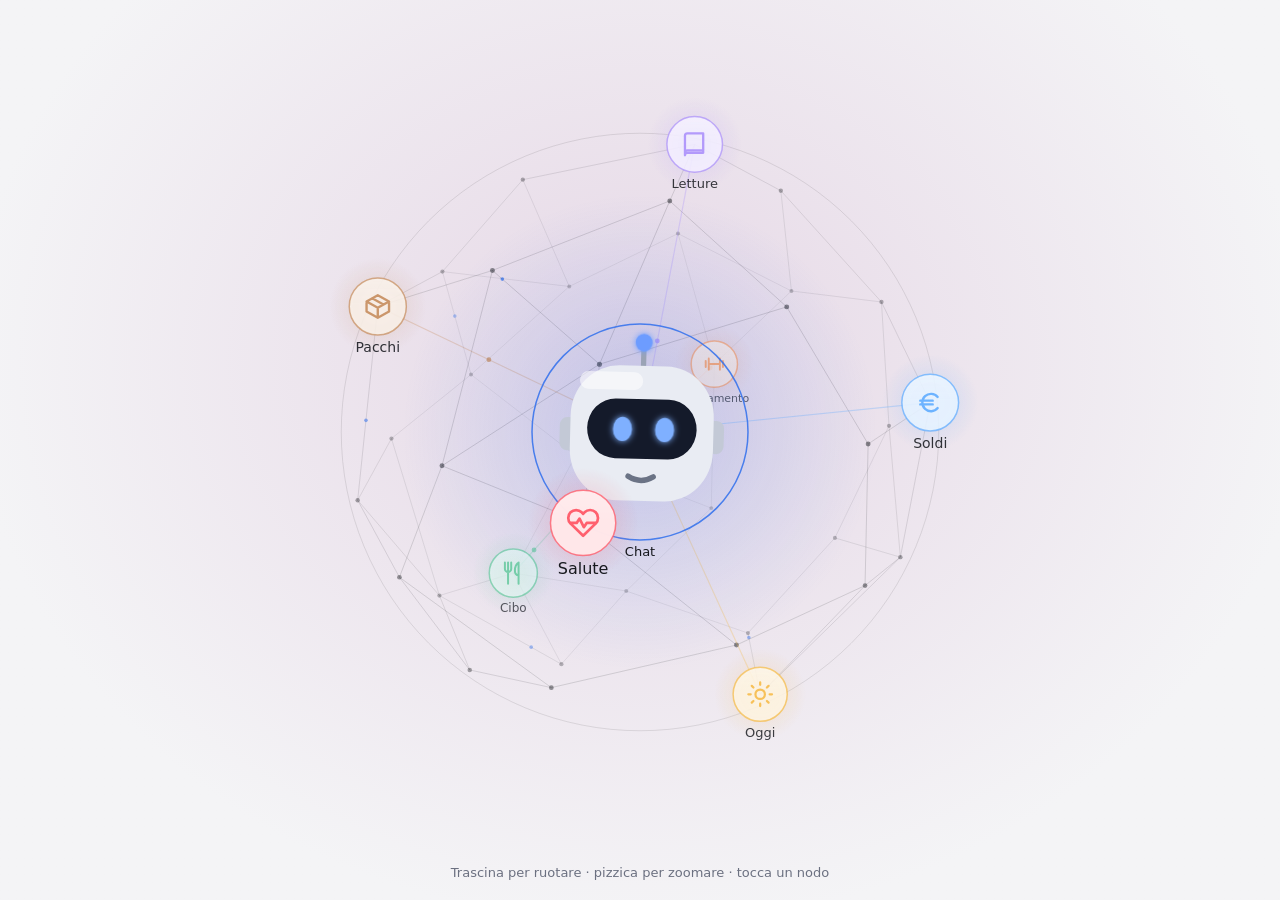
==== commit bf604ddd: "Subagente Medico nel menu dell'app, con la sua mascotte Co-Authored-By: Claude Sonnet 5.5 <noreply@a" ====
--- a/server/static/index.html
+++ b/server/static/index.html
@@ -311,6 +311,8 @@
    esempi: ["Quante proteine ha 150 g di petto di pollo?", "Ho mangiato pasta al tonno, 120 g: calcola", "Idee per una merenda da 30 g di proteine"]},
   {id: "coach", nome: "Coach", emoji: "🏋️", ruolo: "Allenamento e alimentazione, solo da fonti scientifiche",
    esempi: ["Come è andato l'ultimo allenamento?", "Quante proteine mi servono in definizione?", "Cambio qualcosa nella scheda?"]},
+  {id: "medico", nome: "Medico", emoji: "🩺", ruolo: "Sintomi e malattia, solo da fonti scientifiche (non è un medico vero)",
+   esempi: ["Sono guarito dalla gastroenterite?", "Oggi ho la febbre e mal di gola", "Quando devo chiamare il medico?"]},
   {id: "amanuense", nome: "Amanuense", emoji: "✍️", ruolo: "Trascrive foto di appunti scritti a mano",
    esempi: ["Ti mando la foto di un esercizio da trascrivere", "Trascrivi questi appunti di Economia Aziendale"]},
 ];
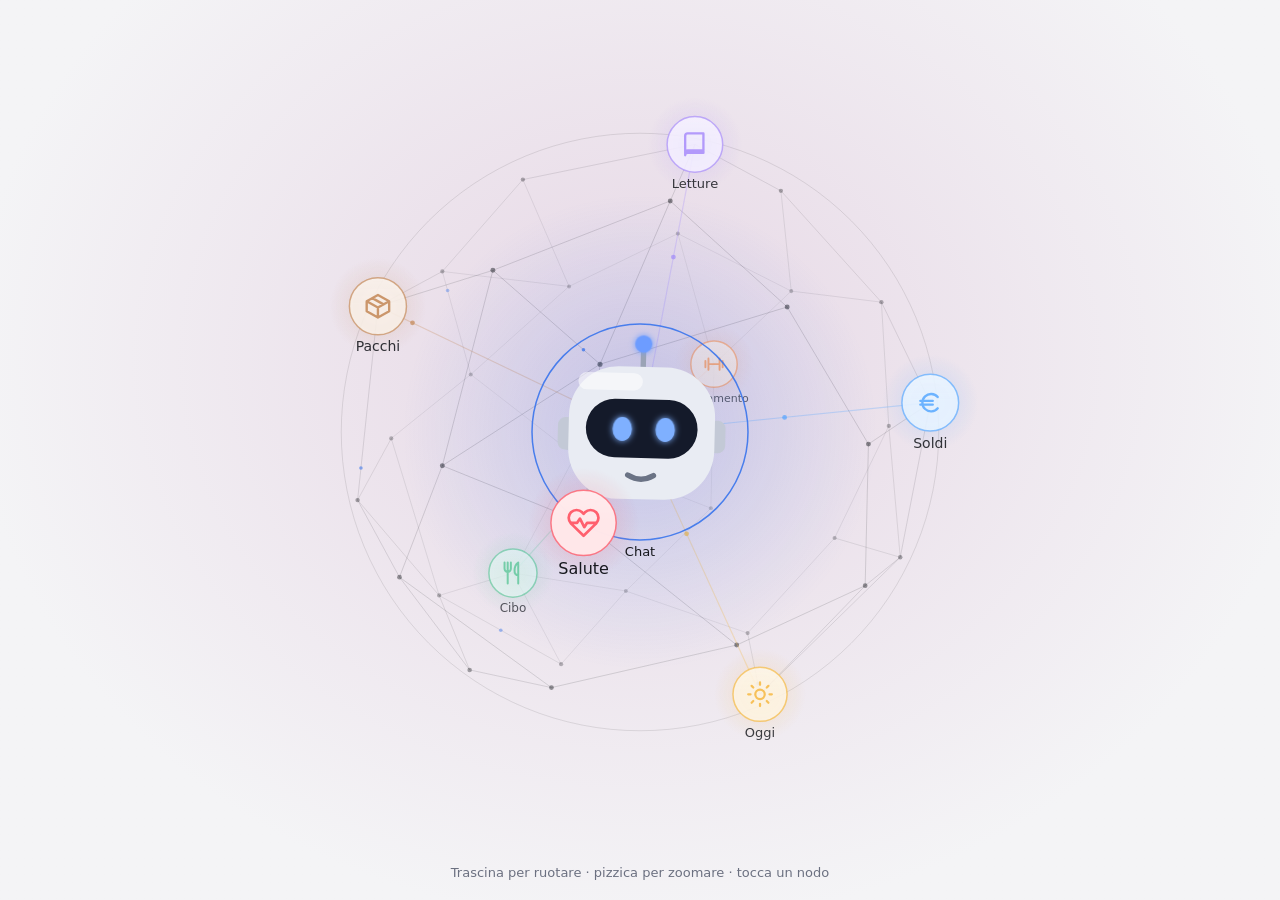
==== commit 547fa1a5: "Vocale come su WhatsApp: onda dal vivo, cestino e freccia di invio, microfono chiesto una sola volta" ====
--- a/server/static/index.html
+++ b/server/static/index.html
@@ -167,17 +167,20 @@
 #invia svg { width: 18px; height: 18px; }
 #invia:disabled { background: var(--bordo); color: var(--tenue); }
 #invia.mic { background: transparent; color: var(--accento); }
-#invia.stop { background: #ff3b30; color: #fff; }
+#invia.stop { background: var(--mio); color: #fff; }
 /* Mentre registri un vocale il campo mostra il tempo al posto del testo */
 #reg { flex: 1; display: none; align-items: center; gap: 8px; height: 32px; color: var(--testo); font-variant-numeric: tabular-nums; }
 footer.registra #reg { display: flex; }
 footer.registra textarea { display: none; }
 footer.registra .allega, footer.registra #agenti { display: none; }
 #reg .punto { width: 10px; height: 10px; border-radius: 50%; background: #ff3b30; animation: b 1s infinite; }
-#reg .annulla { margin-left: auto; color: #ff3b30; font-size: 16px; padding: 0 8px; min-height: 32px; display: none; }
+#reg .annulla { color: #ff3b30; width: 32px; height: 32px; display: none; place-items: center; flex: none; }
+#reg .annulla svg { width: 22px; height: 22px; }
+#onda { flex: 1; min-width: 0; height: 28px; }
 #scorri { margin-left: auto; margin-right: 6px; color: var(--tenue); font-size: 15px; white-space: nowrap; transition: opacity .1s; }
 footer.bloccato #scorri { display: none; }
-footer.bloccato #reg .annulla { display: block; }
+footer.bloccato #reg .annulla { display: grid; order: -1; }
+footer.bloccato #reg .punto { order: -1; }
 /* Lucchetto sopra il 🎤 mentre tieni premuto: scorri in su fin lì per bloccare il vocale */
 #lucchetto { position: absolute; right: 10px; bottom: calc(100% + 10px); width: 40px; padding: 8px 0; display: none;
   flex-direction: column; align-items: center; gap: 2px; border-radius: 20px; background: var(--carta);
@@ -238,7 +241,7 @@
       <!-- Campo modificabile invece di una textarea: iOS non ci mette sopra la barra dei moduli (˄ ˅ ✓). -->
       <div id="testo" contenteditable="plaintext-only" role="textbox" aria-multiline="true" enterkeyhint="enter"
            autocapitalize="sentences" spellcheck="true" data-placeholder="Scrivi a Daneel…"></div>
-      <div id="reg"><span class="punto"></span><span id="regTempo">0:00</span><span id="scorri">‹ scorri per annullare</span><button class="annulla" id="annulla">Annulla</button></div>
+      <div id="reg"><span class="punto"></span><span id="regTempo">0:00</span><canvas id="onda" width="160" height="28"></canvas><span id="scorri">‹ scorri per annullare</span><button class="annulla" id="annulla" aria-label="Elimina il vocale"><svg viewBox="0 0 24 24" fill="none" stroke="currentColor" stroke-width="2" stroke-linecap="round" stroke-linejoin="round"><path d="M3 6h18M8 6V4h8v2M19 6l-1 14H6L5 6M10 11v6M14 11v6"/></svg></button></div>
       <button id="invia" aria-label="Invia" disabled>
         <svg viewBox="0 0 24 24" fill="none" stroke="currentColor" stroke-width="2.8" stroke-linecap="round" stroke-linejoin="round"><path d="M12 19V5"/><path d="m5 12 7-7 7 7"/></svg>
       </button>
@@ -416,7 +419,7 @@
   const modo = reg ? (reg.bloccato ? "stop" : "rec") : (testo.value.trim() || foto.length) ? "su" : "mic";
   if (invia.dataset.modo !== modo) {
     invia.dataset.modo = modo; invia.className = modo === "su" ? "" : modo;
-    invia.innerHTML = {su: SVG_SU, mic: SVG_MIC, rec: SVG_MIC, stop: SVG_STOP}[modo];
+    invia.innerHTML = {su: SVG_SU, mic: SVG_MIC, rec: SVG_MIC, stop: SVG_SU}[modo];
     invia.setAttribute("aria-label", {su: "Invia", mic: "Tieni premuto per un vocale", rec: "Rilascia per inviare", stop: "Invia il vocale"}[modo]);
   }
   invia.disabled = false;   // anche mentre Daneel risponde: lo legge subito
@@ -581,13 +584,61 @@
 let dito = null;  // {x, y, id} mentre il dito è sul 🎤
 const ANNULLA_DX = 90, BLOCCA_DY = 70;   // px da scorrere
 
+// Il permesso del microfono su iOS vale per ogni avvio dell'app: si chiede una volta sola e il flusso si tiene
+// aperto (muto tra un vocale e l'altro), così non ricompare a ogni vocale.
+let flussoMic = null, audioCtx = null;
+async function prendiMicrofono() {
+  if (flussoMic && flussoMic.getAudioTracks().some(t => t.readyState === "live")) {
+    flussoMic.getAudioTracks().forEach(t => { t.enabled = true; }); return flussoMic;
+  }
+  flussoMic = await navigator.mediaDevices.getUserMedia({audio: true});
+  return flussoMic;
+}
+function silenziaMicrofono() { if (flussoMic) flussoMic.getAudioTracks().forEach(t => { t.enabled = false; }); }
+let analisi = null, rafOnda = 0, barre = [];
+function avviaOnda(flusso) {
+  try {
+    audioCtx = audioCtx || new (window.AudioContext || window.webkitAudioContext)();
+    if (audioCtx.state === "suspended") audioCtx.resume().catch(() => {});
+    const src = audioCtx.createMediaStreamSource(flusso), an = audioCtx.createAnalyser();
+    an.fftSize = 256; src.connect(an); analisi = {an, src, buf: new Uint8Array(an.fftSize)};
+  } catch (e) { analisi = null; }
+  barre = []; let ultimo = 0;
+  const c = $("#onda"), g = c.getContext("2d"), N = 40;
+  const disegna = t => {
+    if (!reg) return;
+    if (t - ultimo > 70) {   // una barra nuova ogni 70 ms, scorre verso sinistra come su WhatsApp
+      ultimo = t; let v = 0.06;
+      if (analisi) {
+        analisi.an.getByteTimeDomainData(analisi.buf);
+        let m = 0; for (const x of analisi.buf) m = Math.max(m, Math.abs(x - 128));
+        v = Math.max(0.06, Math.min(1, m / 70));
+      }
+      barre.push(v); if (barre.length > N) barre.shift();
+    }
+    g.clearRect(0, 0, c.width, c.height);
+    g.fillStyle = getComputedStyle(document.body).color || "#888";
+    const w = c.width / N;
+    barre.forEach((v, i) => {
+      const h = Math.max(3, v * c.height), x = c.width - (barre.length - i) * w;
+      g.beginPath(); if (g.roundRect) g.roundRect(x + 1, (c.height - h) / 2, w - 3, h, 2); else g.rect(x + 1, (c.height - h) / 2, w - 3, h); g.fill();
+    });
+    rafOnda = requestAnimationFrame(disegna);
+  };
+  cancelAnimationFrame(rafOnda); rafOnda = requestAnimationFrame(disegna);
+}
+function fermaOnda() {
+  cancelAnimationFrame(rafOnda);
+  if (analisi) { try { analisi.src.disconnect(); } catch (e) {} analisi = null; }
+}
+
 async function registra() {
   if (reg) return;
   let flusso;
-  try { flusso = await navigator.mediaDevices.getUserMedia({audio: true}); }
+  try { flusso = await prendiMicrofono(); }
   catch (e) { avviso("Per i vocali serve il permesso del microfono: Impostazioni → Daneel (o Safari) → Microfono."); return; }
   if (!dito) {   // il dito si è alzato mentre iOS chiedeva il permesso: non si registra niente
-    flusso.getTracks().forEach(t => t.stop());
+    silenziaMicrofono();
     avviso("Tieni premuto 🎤 per registrare, rilascia per inviare."); return;
   }
   const tipo = ["audio/mp4", "audio/webm;codecs=opus", "audio/webm"].find(t => window.MediaRecorder && MediaRecorder.isTypeSupported(t)) || "";
@@ -603,13 +654,13 @@
     $("#regTempo").textContent = `${Math.floor(s / 60)}:${String(s % 60).padStart(2, "0")}`;
     if (s >= 180) fermaRegistrazione(true);   // massimo 3 minuti
   };
-  tick(); reg.timer = setInterval(tick, 250);
+  tick(); reg.timer = setInterval(tick, 250); avviaOnda(flusso);
 }
 function fermaRegistrazione(invia) {
   if (!reg) return;
-  const r = reg; reg = null; clearInterval(r.timer);
+  const r = reg; reg = null; clearInterval(r.timer); fermaOnda();
   r.rec.onstop = () => {
-    r.flusso.getTracks().forEach(t => t.stop());
+    silenziaMicrofono();
     const blob = new Blob(r.pezzi, {type: r.rec.mimeType || "audio/mp4"});
     if (invia && blob.size > 2000 && Date.now() - r.inizio > 700) manda({blob, est: r.est});
     else if (invia) avviso("Vocale troppo corto: tieni premuto 🎤 mentre parli.");
